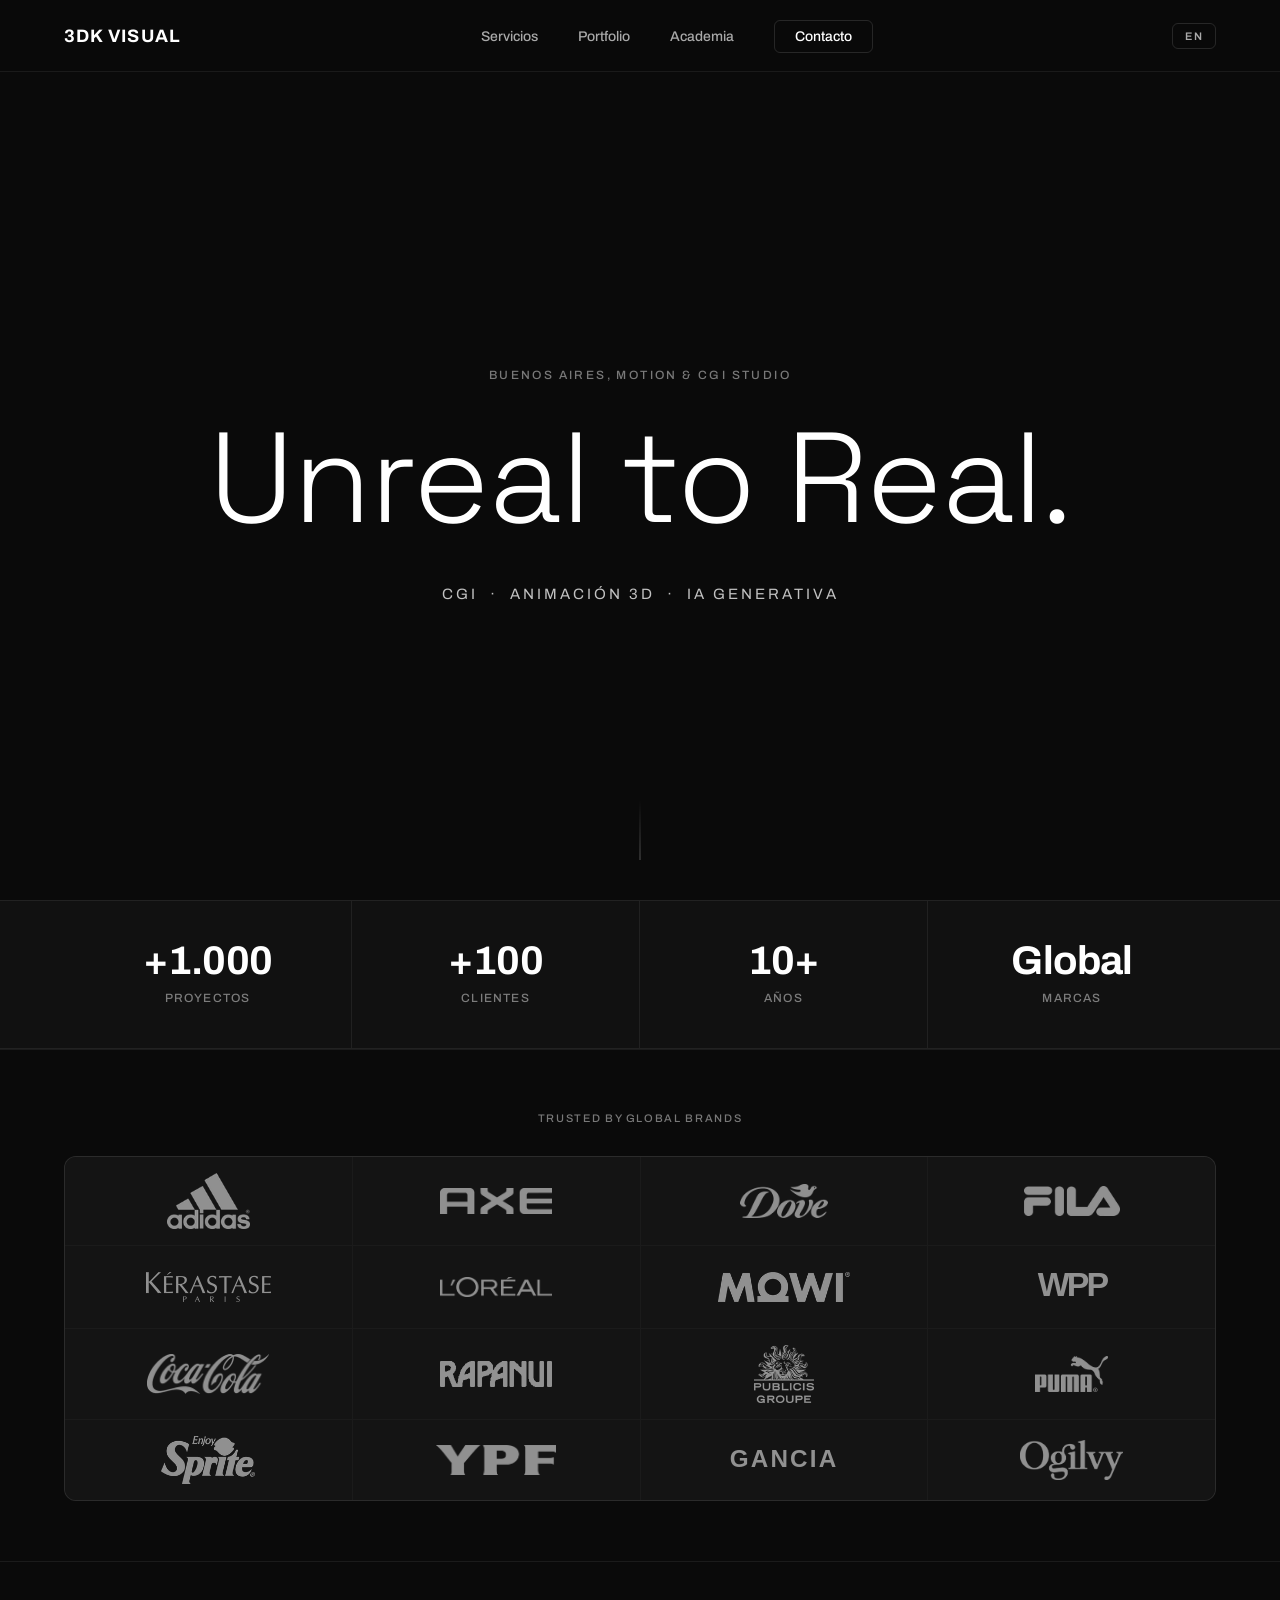
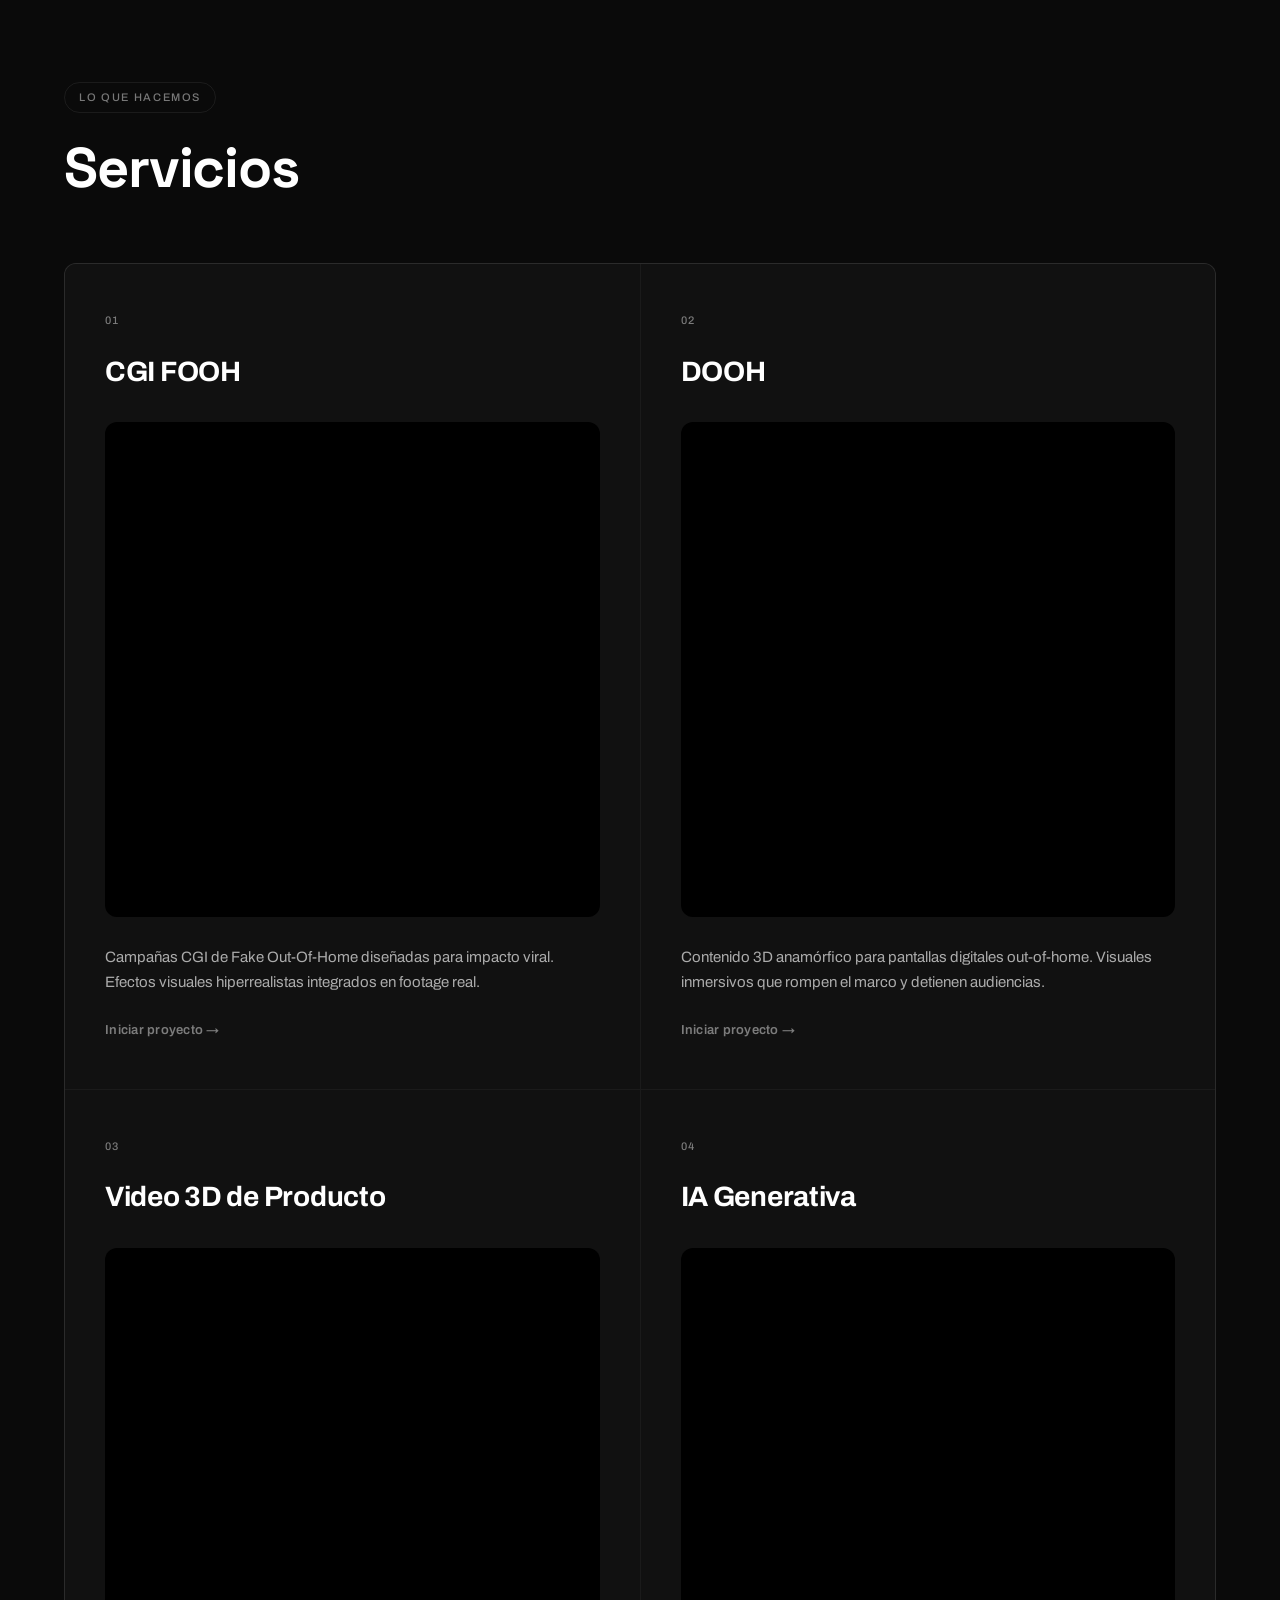
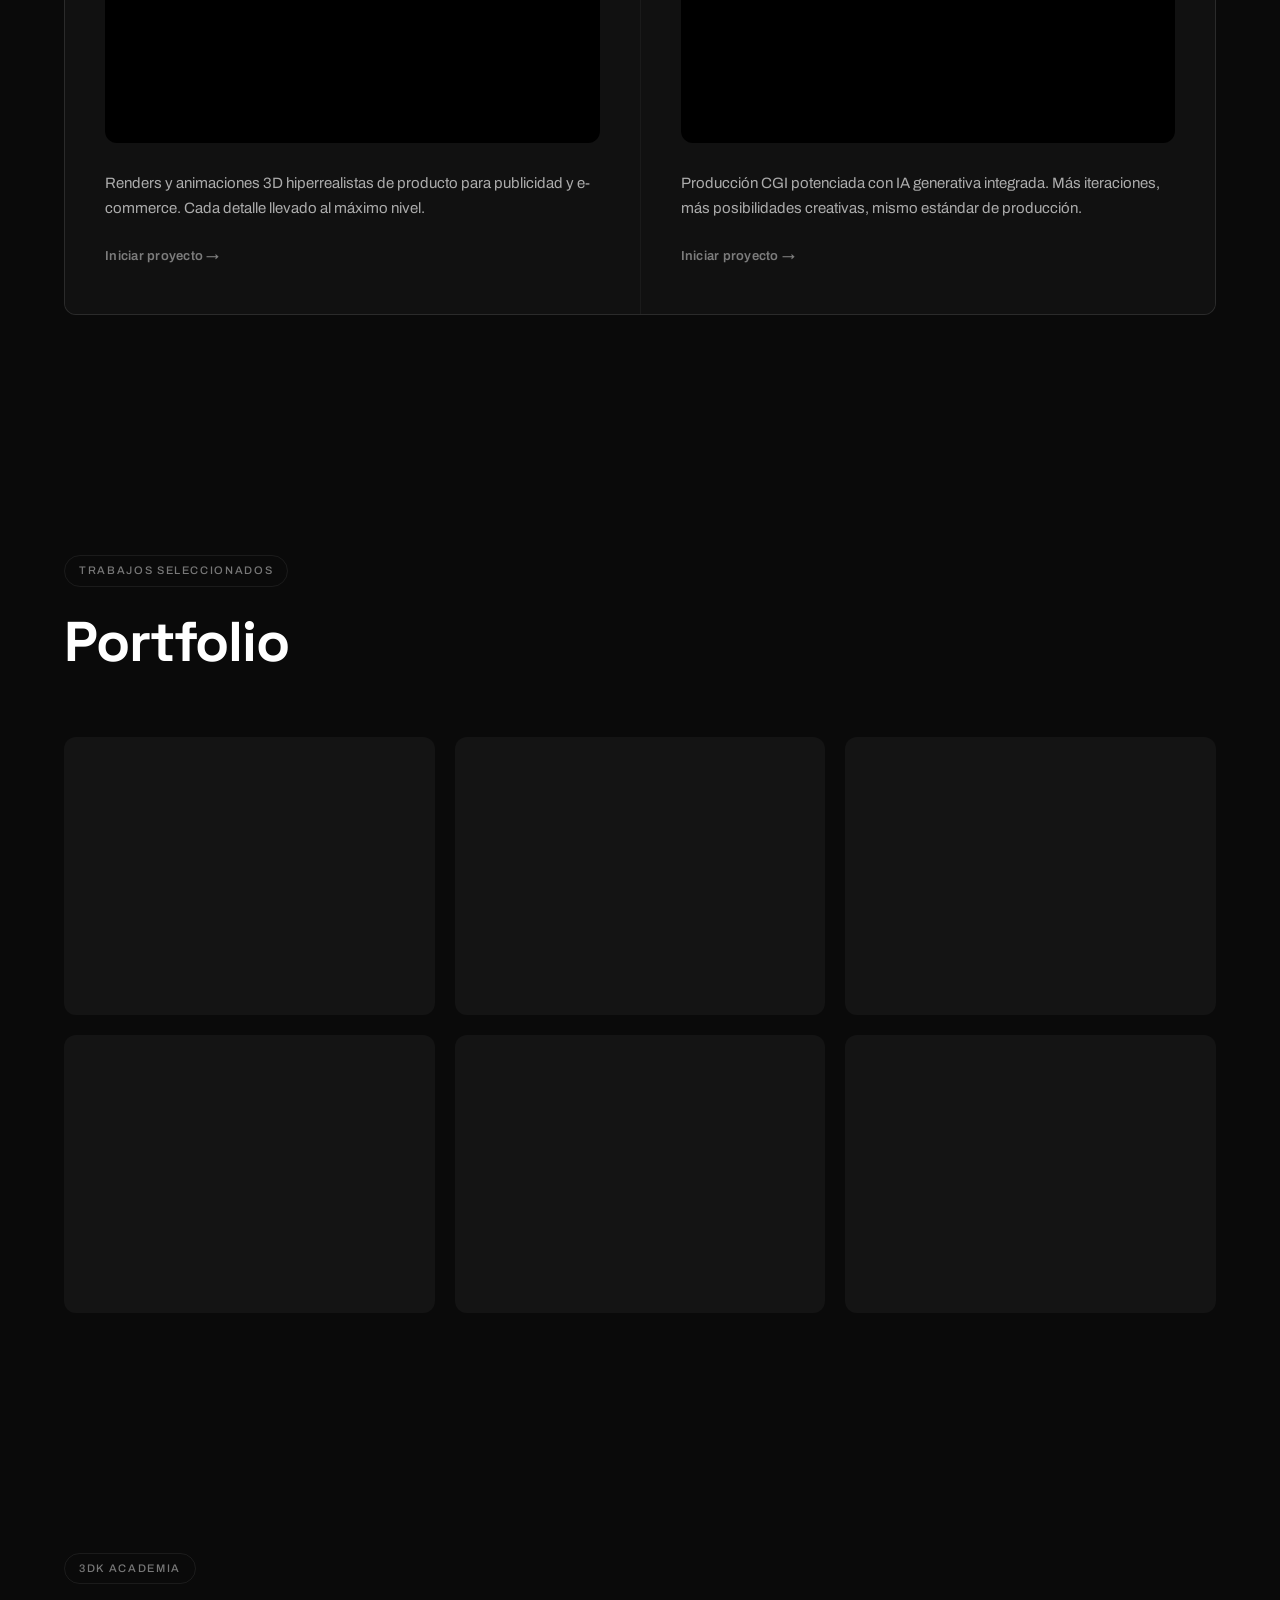
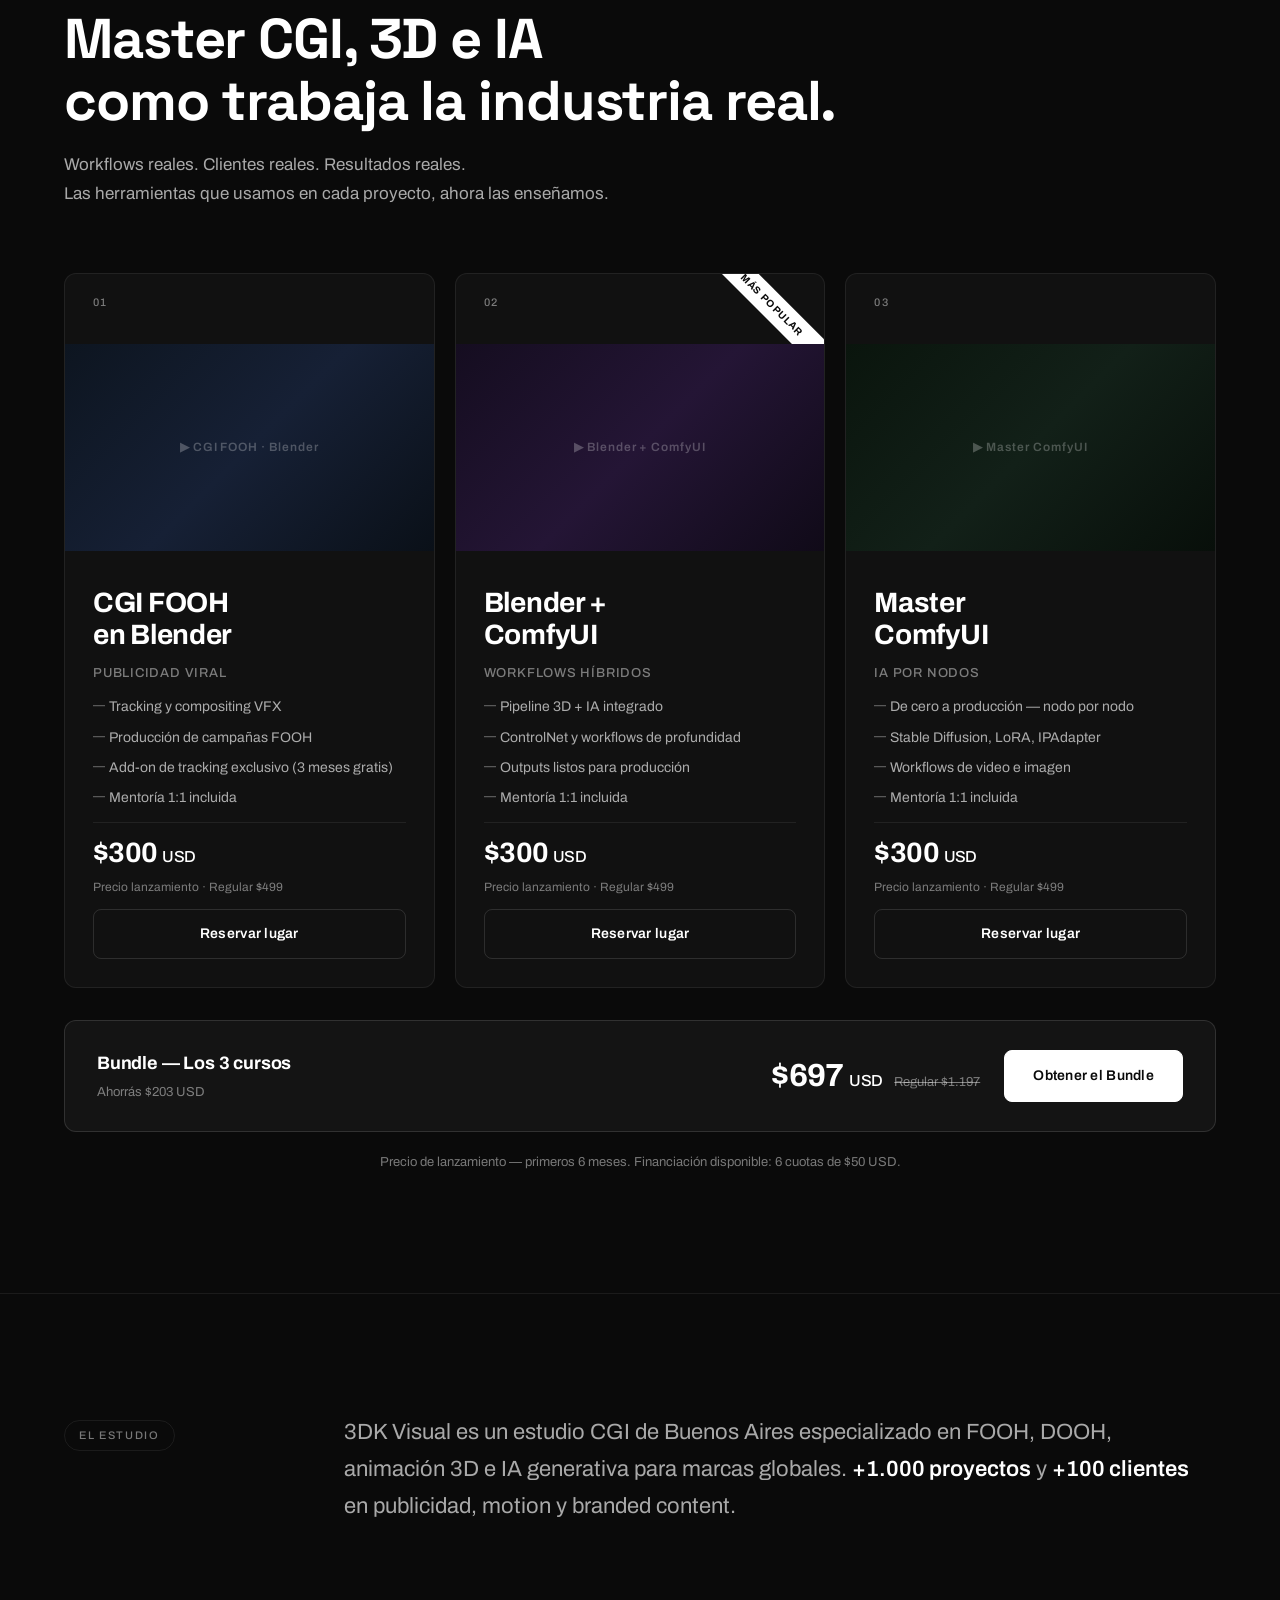
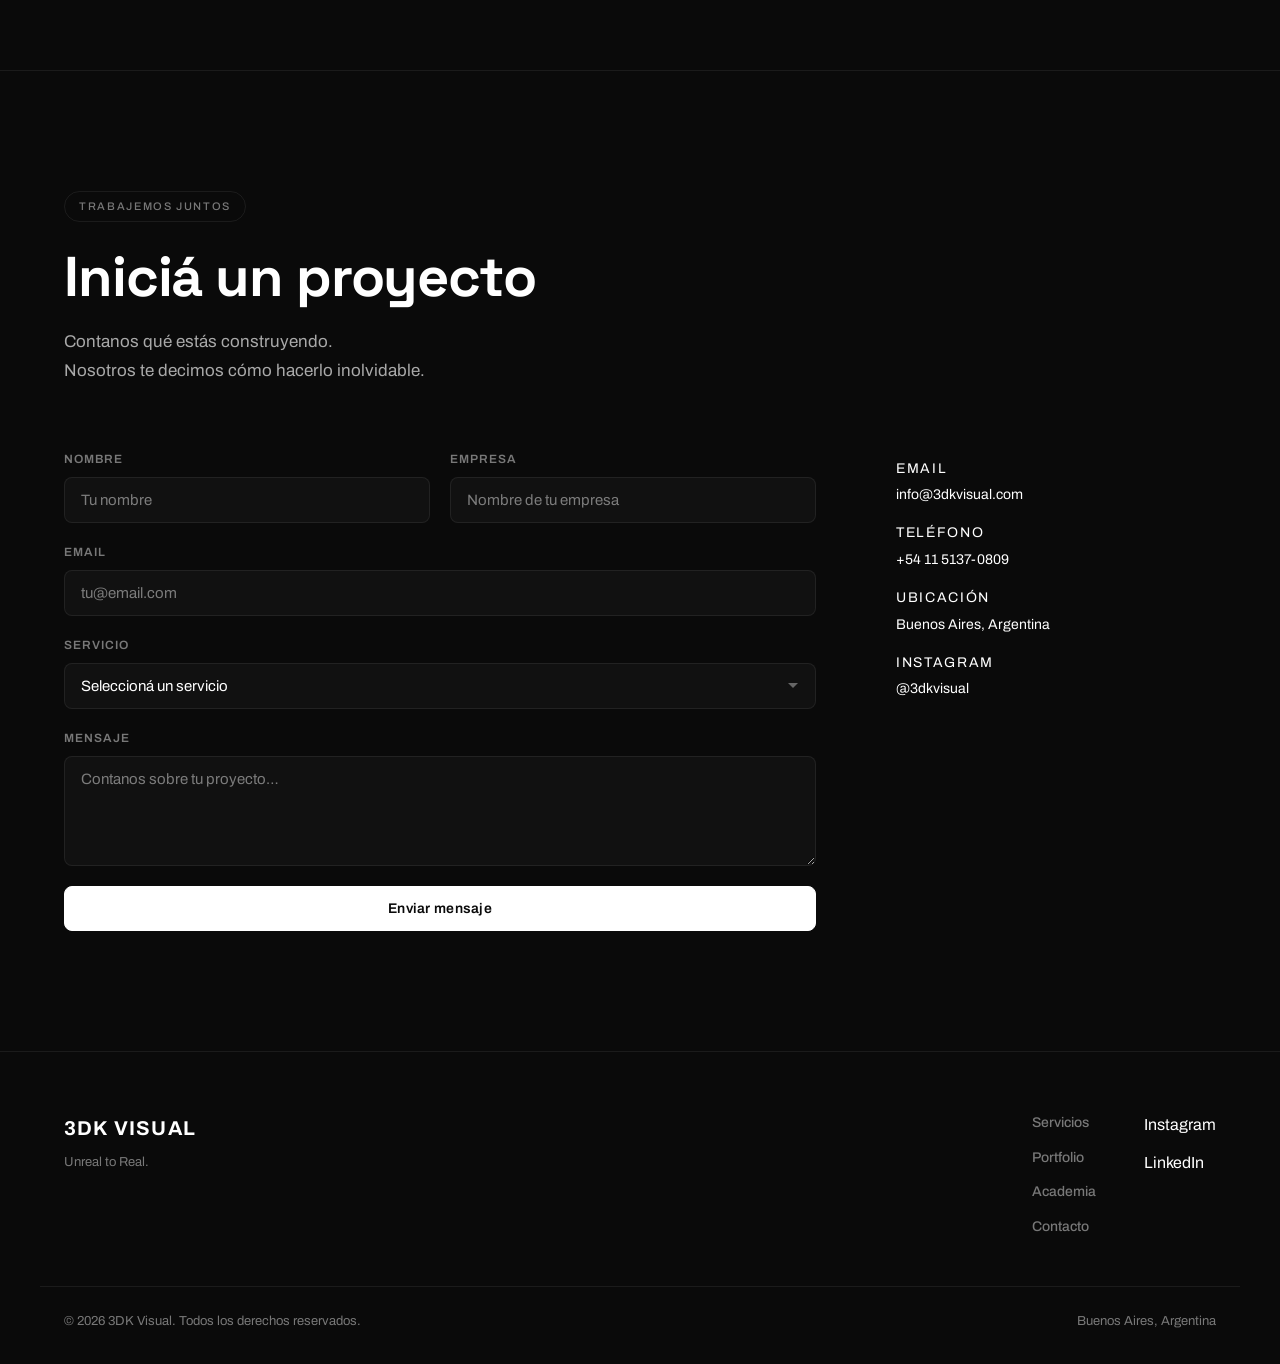
==== index.html @ 9ee078f3 "Corregir titulo inicial academia ES" ====
<!DOCTYPE html>
<html lang="es">
<head>
  <meta charset="UTF-8" />
  <meta name="viewport" content="width=device-width, initial-scale=1.0" />
  <meta name="description" content="3DK Visual — Motion & CGI Studio en Buenos Aires. FOOH, DOOH, Animación 3D, Workflow con IA." />
  <title>3DK Visual — Unreal to Real</title>
  <link rel="preconnect" href="https://fonts.googleapis.com" />
  <link rel="preconnect" href="https://fonts.gstatic.com" crossorigin />
  <link href="https://fonts.googleapis.com/css2?family=Space+Grotesk:wght@300;400;500;600;700&family=Archivo:wght@300;400;500;600;700&display=swap" rel="stylesheet" />
  <link rel="stylesheet" href="style.css" />
</head>
<body>

  <!-- NAV -->
  <header id="header">
    <nav class="nav container">
      <a href="#hero" class="nav-logo">3DK VISUAL</a>
      <button class="nav-toggle" id="navToggle" aria-label="Menú">
        <span></span><span></span><span></span>
      </button>
      <ul class="nav-links" id="navLinks">
        <li><a href="#services" data-i18n="nav.services">Servicios</a></li>
        <li><a href="#portfolio" data-i18n="nav.portfolio">Portfolio</a></li>
        <li><a href="#academy" data-i18n="nav.academy">Academia</a></li>
        <li><a href="#contact" class="nav-cta" data-i18n="nav.contact">Contacto</a></li>
      </ul>
      <button class="lang-toggle" id="langToggle" aria-label="Cambiar idioma">
        <span id="langLabel">EN</span>
      </button>
    </nav>
  </header>

  <main>

    <!-- HERO — video de fondo, texto encima -->
    <section id="hero" class="hero">
      <div class="hero-bg">
        <video id="hero-video-a" class="hero-video" autoplay muted playsinline></video>
        <video id="hero-video-b" class="hero-video" muted playsinline style="opacity:0;"></video>
        <div class="hero-overlay"></div>
      </div>
      <div class="hero-content container">
        <p class="hero-label" data-i18n="hero.label">Buenos Aires, Motion & CGI Studio</p>
        <h1 class="hero-headline" data-i18n="hero.headline">Unreal to Real.</h1>
        <p class="hero-sub" data-i18n="hero.sub">CGI &nbsp;·&nbsp; Animación 3D &nbsp;·&nbsp; IA Generativa</p>
      </div>
      <div class="hero-scroll-hint"><span></span></div>
    </section>

    <!-- STATS -->
    <section class="stats">
      <div class="container stats-grid">
        <div class="stat-item">
          <span class="stat-number">+1.000</span>
          <span class="stat-label" data-i18n="stats.label1">Proyectos</span>
        </div>
        <div class="stat-item">
          <span class="stat-number">+100</span>
          <span class="stat-label" data-i18n="stats.label2">Clientes</span>
        </div>
        <div class="stat-item">
          <span class="stat-number">10+</span>
          <span class="stat-label" data-i18n="stats.label3">Años</span>
        </div>
        <div class="stat-item">
          <span class="stat-number">Global</span>
          <span class="stat-label" data-i18n="stats.label4">Marcas</span>
        </div>
      </div>
    </section>

    <!-- CLIENTS -->
    <section class="clients">
      <div class="container">
        <p class="clients-label" data-i18n="clients.label">Trusted by global brands</p>
        <div class="clients-grid clients-grid--logos">
          <div class="client-chip"><img class="client-logo--adidas" src="images/logos/01-adidas-logo-2.png" alt="Adidas" /></div>
          <div class="client-chip"><img src="images/logos/02-axe-7.png" alt="AXE" /></div>
          <div class="client-chip"><img class="client-logo--dove" src="images/logos/04-dove-logo-2.png" alt="Dove" /></div>
          <div class="client-chip"><img src="images/logos/06-fila-logo-png-004.png" alt="Fila" /></div>
          <div class="client-chip"><img class="client-logo--wide" src="images/logos/07-kerastase-logo-png1.png" alt="Kérastase" /></div>
          <div class="client-chip"><img src="images/logos/09-loreal-logo-png1.png" alt="L'Oréal" /></div>
          <div class="client-chip"><img class="client-logo--wide" src="images/logos/10-mnhvf-big.png" alt="Mowi" /></div>
          <div class="client-chip"><img class="client-logo--wpp" src="images/logos/20-wpp.svg" alt="WPP" /></div>
          <div class="client-chip"><img class="client-logo--cocacola" src="images/logos/12-pngwing-com.png" alt="Coca-Cola" /></div>
          <div class="client-chip"><img src="images/logos/13-profile.png" alt="Rapanui" /></div>
          <div class="client-chip"><img class="client-logo--publicis" src="images/logos/14-pub-pa-big-d.png" alt="Publicis" /></div>
          <div class="client-chip"><img class="client-logo--puma" src="images/logos/15-puma-logo-1.png" alt="Puma" /></div>
          <div class="client-chip"><img class="client-logo--sprite" src="images/logos/16-sprite-logo-png8.png" alt="Sprite" /></div>
          <div class="client-chip"><img class="client-logo--wide" src="images/logos/17-ypf.png" alt="YPF" /></div>
          <div class="client-chip"><img class="client-logo--gancia" src="images/logos/19-gancia.svg" alt="Gancia" /></div>
          <div class="client-chip"><img class="client-logo--ogilvy" src="images/logos/18-ogilvy.png" alt="Ogilvy" /></div>
        </div>
      </div>
    </section>

    <!-- SERVICES -->
    <section id="services" class="section services">
      <div class="container">
        <div class="section-header">
          <span class="section-tag" data-i18n="services.tag">Lo que hacemos</span>
          <h2 class="section-title" data-i18n="services.title">Servicios</h2>
        </div>
        <div class="services-grid">
          <div class="service-card">
            <div class="service-index">01</div>
            <h3 class="service-name" data-i18n="s1.name">CGI FOOH</h3>
            <div class="service-video-wrap" data-video="videos/services/s1-fooh.mp4">
              <video autoplay loop muted playsinline>
                <source src="videos/services/s1-fooh.mp4" type="video/mp4">
              </video>
              <div class="service-video-play"></div>
            </div>
            <p class="service-desc" data-i18n="s1.desc">Campañas CGI de Fake Out-Of-Home diseñadas para impacto viral. Efectos visuales hiperrealistas integrados en footage real.</p>
            <a href="#contact" class="service-link" data-i18n="s1.link">Iniciar proyecto →</a>
          </div>
          <div class="service-card">
            <div class="service-index">02</div>
            <h3 class="service-name" data-i18n="s2.name">DOOH</h3>
            <div class="service-video-wrap" data-video="videos/services/s2-dooh.mp4">
              <video autoplay loop muted playsinline style="object-position: center 38%;">
                <source src="videos/services/s2-dooh.mp4" type="video/mp4">
              </video>
              <div class="service-video-play"></div>
            </div>
            <p class="service-desc" data-i18n="s2.desc">Contenido 3D anamórfico para pantallas digitales out-of-home. Visuales inmersivos que rompen el marco y detienen audiencias.</p>
            <a href="#contact" class="service-link" data-i18n="s2.link">Iniciar proyecto →</a>
          </div>
          <div class="service-card">
            <div class="service-index">03</div>
            <h3 class="service-name" data-i18n="s3.name">Video 3D de Producto</h3>
            <div class="service-video-wrap" data-video="videos/services/s3-producto.mp4">
              <video autoplay loop muted playsinline>
                <source src="videos/services/s3-producto.mp4" type="video/mp4">
              </video>
              <div class="service-video-play"></div>
            </div>
            <p class="service-desc" data-i18n="s3.desc">Renders y animaciones 3D hiperrealistas de producto para publicidad y e-commerce. Cada detalle llevado al máximo nivel.</p>
            <a href="#contact" class="service-link" data-i18n="s3.link">Iniciar proyecto →</a>
          </div>
          <div class="service-card">
            <div class="service-index">04</div>
            <h3 class="service-name" data-i18n="s4.name">IA Generativa</h3>
            <div class="service-video-wrap" data-video="videos/services/s4-ia.mp4">
              <video autoplay loop muted playsinline>
                <source src="videos/services/s4-ia.mp4" type="video/mp4">
              </video>
              <div class="service-video-play"></div>
            </div>
            <p class="service-desc" data-i18n="s4.desc">Producción CGI potenciada con IA generativa integrada. Más iteraciones, más posibilidades creativas, mismo estándar de producción.</p>
            <a href="#contact" class="service-link" data-i18n="s4.link">Iniciar proyecto →</a>
          </div>
        </div>
      </div>
    </section>

    <!-- PORTFOLIO -->
    <section id="portfolio" class="section portfolio">
      <div class="container">
        <div class="section-header">
          <span class="section-tag" data-i18n="portfolio.tag">Trabajos seleccionados</span>
          <h2 class="section-title" data-i18n="portfolio.title">Portfolio</h2>
        </div>
        <div class="portfolio-grid">

          <div class="portfolio-card">
            <div class="portfolio-img-wrap portfolio-video-wrap" data-video="videos/portfolio/axe/axe.mp4">
              <video autoplay loop muted playsinline style="object-position: center top;">
                <source src="videos/portfolio/axe/axe.mp4" type="video/mp4">
              </video>
              <div class="portfolio-overlay">
                <span class="portfolio-type">FOOH</span>
                <h4>AXE</h4>
                <p>Sé más dulce que el más dulce · Floralis Genérica</p>
              </div>
            </div>
          </div>

          <div class="portfolio-card">
            <div class="portfolio-img-wrap portfolio-video-wrap" data-video="videos/portfolio/ypf/ypf.mp4">
              <video autoplay loop muted playsinline>
                <source src="videos/portfolio/ypf/ypf.mp4" type="video/mp4">
              </video>
              <div class="portfolio-overlay">
                <span class="portfolio-type">DOOH</span>
                <h4>YPF</h4>
                <p>Pantalla DOOH · YPF + Trionda</p>
              </div>
            </div>
          </div>

          <div class="portfolio-card">
            <div class="portfolio-img-wrap portfolio-video-wrap" data-video="videos/portfolio/atomik/atomik.mp4">
              <video autoplay loop muted playsinline>
                <source src="videos/portfolio/atomik/atomik.mp4" type="video/mp4">
              </video>
              <div class="portfolio-overlay">
                <span class="portfolio-type">Animación 3D</span>
                <h4>Atomik</h4>
                <p>Animación de Producto</p>
              </div>
            </div>
          </div>

          <div class="portfolio-card">
            <div class="portfolio-img-wrap portfolio-video-wrap" data-video="videos/portfolio/dove/dove.mp4">
              <video autoplay loop muted playsinline>
                <source src="videos/portfolio/dove/dove.mp4" type="video/mp4">
              </video>
              <div class="portfolio-overlay">
                <span class="portfolio-type">DOOH</span>
                <h4>Dove</h4>
                <p>Movistar Arena</p>
              </div>
            </div>
          </div>

          <div class="portfolio-card">
            <div class="portfolio-img-wrap portfolio-video-wrap" data-video="videos/portfolio/galicia/galicia.mp4">
              <video autoplay loop muted playsinline>
                <source src="videos/portfolio/galicia/galicia.mp4" type="video/mp4">
              </video>
              <div class="portfolio-overlay">
                <span class="portfolio-type">FOOH</span>
                <h4>Banco Galicia</h4>
                <p>Presentación de Producto</p>
              </div>
            </div>
          </div>

          <div class="portfolio-card">
            <div class="portfolio-img-wrap portfolio-video-wrap" data-video="videos/portfolio/puma/puma.mp4">
              <video autoplay loop muted playsinline>
                <source src="videos/portfolio/puma/puma.mp4" type="video/mp4">
              </video>
              <div class="portfolio-overlay">
                <span class="portfolio-type">FOOH</span>
                <h4>Puma</h4>
                <p>Copa América · Balón Oficial</p>
              </div>
            </div>
          </div>

        </div>
      </div>
    </section>

    <!-- ACADEMY -->
    <section id="academy" class="section academy">
      <div class="container">
        <div class="section-header academy-header">
          <span class="section-tag" data-i18n="academy.tag">3DK Academia</span>
          <h2 class="section-title" data-i18n="academy.title">Master CGI, 3D e IA<br>como trabaja la industria real.</h2>
          <p class="section-sub" data-i18n="academy.sub">Workflows reales. Clientes reales. Resultados reales.<br>Las herramientas que usamos en cada proyecto, ahora las enseñamos.</p>
        </div>
        <div class="courses-grid">
          <div class="course-card">
            <div class="course-num" data-i18n="c1.num">01</div>
            <div class="course-thumb course-thumb--fooh"></div>
            <div class="course-body">
              <h3 class="course-title" data-i18n="c1.title">CGI FOOH<br>en Blender</h3>
              <p class="course-niche" data-i18n="c1.niche">Publicidad Viral</p>
              <ul class="course-features">
                <li data-i18n="c1.f1">Tracking y compositing VFX</li>
                <li data-i18n="c1.f2">Producción de campañas FOOH</li>
                <li data-i18n="c1.f3">Add-on de tracking exclusivo (3 meses gratis)</li>
                <li data-i18n="c1.f4">Mentoría 1:1 incluida</li>
              </ul>
              <div class="course-price">
                <span class="price-amount">$300 <span class="price-currency">USD</span></span>
                <span class="price-note" data-i18n="c1.note">Precio lanzamiento · Regular $499</span>
              </div>
              <a href="#contact" class="btn btn-course" data-i18n="c1.cta">Reservar lugar</a>
            </div>
          </div>

          <div class="course-card course-featured">
            <div class="course-num" data-i18n="c2.num">02</div>
            <div class="course-thumb course-thumb--comfy"></div>
            <div class="course-body">
              <h3 class="course-title" data-i18n="c2.title">Blender +<br>ComfyUI</h3>
              <p class="course-niche" data-i18n="c2.niche">Workflows Híbridos</p>
              <ul class="course-features">
                <li data-i18n="c2.f1">Pipeline 3D + IA integrado</li>
                <li data-i18n="c2.f2">ControlNet y workflows de profundidad</li>
                <li data-i18n="c2.f3">Outputs listos para producción</li>
                <li data-i18n="c2.f4">Mentoría 1:1 incluida</li>
              </ul>
              <div class="course-price">
                <span class="price-amount">$300 <span class="price-currency">USD</span></span>
                <span class="price-note" data-i18n="c2.note">Precio lanzamiento · Regular $499</span>
              </div>
              <a href="#contact" class="btn btn-course" data-i18n="c2.cta">Reservar lugar</a>
            </div>
          </div>

          <div class="course-card">
            <div class="course-num" data-i18n="c3.num">03</div>
            <div class="course-thumb course-thumb--master"></div>
            <div class="course-body">
              <h3 class="course-title" data-i18n="c3.title">Master<br>ComfyUI</h3>
              <p class="course-niche" data-i18n="c3.niche">IA por Nodos</p>
              <ul class="course-features">
                <li data-i18n="c3.f1">De cero a producción — nodo por nodo</li>
                <li data-i18n="c3.f2">Stable Diffusion, LoRA, IPAdapter</li>
                <li data-i18n="c3.f3">Workflows de video e imagen</li>
                <li data-i18n="c3.f4">Mentoría 1:1 incluida</li>
              </ul>
              <div class="course-price">
                <span class="price-amount">$300 <span class="price-currency">USD</span></span>
                <span class="price-note" data-i18n="c3.note">Precio lanzamiento · Regular $499</span>
              </div>
              <a href="#contact" class="btn btn-course" data-i18n="c3.cta">Reservar lugar</a>
            </div>
          </div>
        </div>

        <div class="bundle-bar">
          <div class="bundle-text">
            <strong data-i18n="bundle.title">Bundle — Los 3 cursos</strong>
            <span data-i18n="bundle.save">Ahorrás $203 USD</span>
          </div>
          <div class="bundle-price">
            <span class="bundle-amount">$697 <span class="price-currency">USD</span></span>
            <span class="bundle-regular" data-i18n="bundle.regular">Regular $1.197</span>
          </div>
          <a href="#contact" class="btn btn-primary" data-i18n="bundle.cta">Obtener el Bundle</a>
        </div>
        <p class="academy-note" data-i18n="academy.note">Precio de lanzamiento — primeros 6 meses. Financiación disponible: 6 cuotas de $50 USD.</p>
      </div>
    </section>

    <!-- ABOUT -->
    <section id="about" class="section about">
      <div class="container about-inner">
        <div class="about-tag-col">
          <span class="section-tag" data-i18n="about.tag">El estudio</span>
        </div>
        <div class="about-content">
          <p class="about-text" data-i18n="about.p1">3DK Visual es un estudio CGI de Buenos Aires especializado en FOOH, DOOH, animación 3D e IA generativa para marcas globales. <strong>+1.000 proyectos</strong> y <strong>+100 clientes</strong> en publicidad, motion y branded content.</p>
        </div>
      </div>
    </section>

    <!-- CONTACT -->
    <section id="contact" class="section contact">
      <div class="container">
        <div class="section-header">
          <span class="section-tag" data-i18n="contact.tag">Trabajemos juntos</span>
          <h2 class="section-title" data-i18n="contact.title">Iniciá un proyecto</h2>
          <p class="section-sub" data-i18n="contact.sub">Contanos qué estás construyendo.<br>Nosotros te decimos cómo hacerlo inolvidable.</p>
        </div>
        <div class="contact-layout">
          <form class="contact-form" action="mailto:info@3dkvisual.com" method="POST" enctype="text/plain">
            <div class="form-row">
              <div class="form-group">
                <label for="name" data-i18n="form.name">Nombre</label>
                <input type="text" id="name" name="name" placeholder="Tu nombre" data-i18n-ph="form.name.ph" required />
              </div>
              <div class="form-group">
                <label for="company" data-i18n="form.company">Empresa</label>
                <input type="text" id="company" name="company" placeholder="Nombre de tu empresa" data-i18n-ph="form.company.ph" />
              </div>
            </div>
            <div class="form-group">
              <label for="email" data-i18n="form.email">Email</label>
              <input type="email" id="email" name="email" placeholder="tu@email.com" data-i18n-ph="form.email.ph" required />
            </div>
            <div class="form-group">
              <label for="service" data-i18n="form.service">Servicio</label>
              <select id="service" name="service">
                <option value="" disabled selected data-i18n="form.service.ph">Seleccioná un servicio</option>
                <option value="FOOH / DOOH">FOOH / DOOH</option>
                <option value="Video 3D de Producto">Video 3D de Producto</option>
                <option value="Workflow con IA">Workflow con IA</option>
                <option value="Academia">Academia</option>
                <option value="Otro">Otro</option>
              </select>
            </div>
            <div class="form-group">
              <label for="message" data-i18n="form.message">Mensaje</label>
              <textarea id="message" name="message" rows="5" placeholder="Contanos sobre tu proyecto…" data-i18n-ph="form.message.ph" required></textarea>
            </div>
            <button type="submit" class="btn btn-primary btn-full" data-i18n="form.submit">Enviar mensaje</button>
          </form>
          <div class="contact-info">
            <div class="contact-detail">
              <span class="contact-detail-label">Email</span>
              <a href="mailto:info@3dkvisual.com">info@3dkvisual.com</a>
            </div>
            <div class="contact-detail">
              <span class="contact-detail-label">Teléfono</span>
              <a href="tel:+541151370809">+54 11 5137-0809</a>
            </div>
            <div class="contact-detail">
              <span class="contact-detail-label" data-i18n="contact.loc">Ubicación</span>
              <span>Buenos Aires, Argentina</span>
            </div>
            <div class="contact-detail">
              <span class="contact-detail-label">Instagram</span>
              <a href="https://instagram.com/3dkvisual" target="_blank" rel="noopener">@3dkvisual</a>
            </div>
          </div>
        </div>
      </div>
    </section>

  </main>

  <!-- FOOTER -->
  <footer class="footer">
    <div class="container footer-inner">
      <div class="footer-brand">
        <span class="footer-logo">3DK VISUAL</span>
        <p class="footer-tagline" data-i18n="footer.tagline">Unreal to Real.</p>
      </div>
      <nav class="footer-nav">
        <a href="#services" data-i18n="nav.services">Servicios</a>
        <a href="#portfolio" data-i18n="nav.portfolio">Portfolio</a>
        <a href="#academy" data-i18n="nav.academy">Academia</a>
        <a href="#contact" data-i18n="nav.contact">Contacto</a>
      </nav>
      <div class="footer-social">
        <a href="https://instagram.com/3dkvisual" target="_blank" rel="noopener">Instagram</a>
        <a href="https://www.linkedin.com/in/sergio-lamas-272251a2/" target="_blank" rel="noopener">LinkedIn</a>
      </div>
    </div>
    <div class="footer-bottom container">
      <p data-i18n="footer.copy">© 2026 3DK Visual. Todos los derechos reservados.</p>
      <p>Buenos Aires, Argentina</p>
    </div>
  </footer>

  <!-- Video Lightbox Modal -->
  <div id="video-modal" class="video-modal">
    <div class="video-modal-inner">
      <button class="video-modal-close" id="videoModalClose">&#x2715;</button>
      <video id="video-modal-player" controls controlsList="nodownload" muted playsinline></video>
    </div>
  </div>

  <script src="script.js"></script>
</body>
</html>
---- style.css ----
/* ─── RESET & BASE ───────────────────────────────────────────────── */
*, *::before, *::after { box-sizing: border-box; margin: 0; padding: 0; }

:root {
  --bg:         #0a0a0a;
  --bg-card:    #111111;
  --bg-card2:   #141414;
  --border:     rgba(255,255,255,0.07);
  --border-mid: rgba(255,255,255,0.12);
  --text:       #ffffff;
  --text-muted: rgba(255,255,255,0.45);
  --text-dim:   rgba(255,255,255,0.65);
  --accent:     #ffffff;
  --accent-glow: rgba(255,255,255,0.08);
  --font:       'Archivo', sans-serif;
  --font-display: 'Space Grotesk', sans-serif;
  --nav-h:      72px;
  --radius:     12px;
  --transition: 0.25s ease;
}

html { scroll-behavior: smooth; font-size: 16px; }

body {
  background-color: var(--bg);
  color: var(--text);
  font-family: var(--font);
  line-height: 1.6;
  -webkit-font-smoothing: antialiased;
  overflow-x: hidden;
}

a { color: inherit; text-decoration: none; }
ul { list-style: none; }
img { display: block; max-width: 100%; }

/* ─── UTILITIES ──────────────────────────────────────────────────── */
.container {
  width: 100%;
  max-width: 1200px;
  margin: 0 auto;
  padding: 0 24px;
}

.section { padding: 120px 0; }

.section-tag {
  display: inline-block;
  font-size: 11px;
  font-weight: 500;
  letter-spacing: 0.15em;
  text-transform: uppercase;
  color: var(--text-muted);
  border: 1px solid var(--border);
  padding: 6px 14px;
  border-radius: 999px;
  margin-bottom: 24px;
}

.section-header { margin-bottom: 64px; }

.section-title {
  font-family: var(--font-display);
  font-size: clamp(36px, 5vw, 56px);
  font-weight: 700;
  line-height: 1.1;
  letter-spacing: -0.02em;
}

.section-sub {
  margin-top: 20px;
  font-size: 17px;
  color: var(--text-dim);
  line-height: 1.7;
  max-width: 560px;
}

/* ─── BUTTONS ────────────────────────────────────────────────────── */
.btn {
  display: inline-flex;
  align-items: center;
  justify-content: center;
  gap: 8px;
  font-family: var(--font);
  font-size: 14px;
  font-weight: 600;
  letter-spacing: 0.02em;
  padding: 14px 28px;
  border-radius: 8px;
  border: 1px solid transparent;
  cursor: pointer;
  transition: all var(--transition);
  white-space: nowrap;
}

.btn-primary {
  background: #ffffff;
  color: #0a0a0a;
  border-color: #ffffff;
}
.btn-primary:hover {
  background: rgba(255,255,255,0.88);
  transform: translateY(-1px);
}

.btn-ghost {
  background: transparent;
  color: #ffffff;
  border-color: var(--border-mid);
}
.btn-ghost:hover {
  border-color: rgba(255,255,255,0.4);
  background: var(--accent-glow);
}

.btn-course {
  background: transparent;
  color: #ffffff;
  border-color: var(--border-mid);
  width: 100%;
  margin-top: auto;
  padding: 13px 24px;
}
.btn-course:hover {
  background: #ffffff;
  color: #0a0a0a;
  border-color: #ffffff;
}

.btn-full { width: 100%; }

/* ─── HEADER / NAV ───────────────────────────────────────────────── */
#header {
  position: fixed;
  top: 0; left: 0; right: 0;
  z-index: 1000;
  height: var(--nav-h);
  background: rgba(10,10,10,0.95);
  backdrop-filter: blur(16px);
  -webkit-backdrop-filter: blur(16px);
  border-bottom: 1px solid var(--border);
  transition: background var(--transition), border-color var(--transition);
}

.nav {
  display: flex;
  align-items: center;
  justify-content: space-between;
  height: var(--nav-h);
}

.nav-logo {
  font-size: 18px;
  font-weight: 700;
  letter-spacing: 0.06em;
  flex-shrink: 0;
}

.nav-links {
  display: flex;
  align-items: center;
  gap: 40px;
}

.nav-links a {
  font-size: 14px;
  font-weight: 500;
  color: var(--text-dim);
  transition: color var(--transition);
}
.nav-links a:hover { color: var(--text); }

.nav-cta {
  color: var(--text) !important;
  border: 1px solid var(--border-mid);
  padding: 8px 20px;
  border-radius: 6px;
  transition: all var(--transition) !important;
}
.nav-cta:hover {
  background: var(--accent-glow);
  border-color: rgba(255,255,255,0.3) !important;
}

.nav-toggle {
  display: none;
  flex-direction: column;
  gap: 5px;
  background: none;
  border: none;
  cursor: pointer;
  padding: 4px;
}
.nav-toggle span {
  display: block;
  width: 24px;
  height: 2px;
  background: var(--text);
  border-radius: 2px;
  transition: all var(--transition);
}

.lang-toggle {
  background: none;
  border: 1px solid var(--border-mid);
  color: var(--text-dim);
  font-family: var(--font);
  font-size: 11px;
  font-weight: 600;
  letter-spacing: 0.12em;
  text-transform: uppercase;
  padding: 6px 12px;
  border-radius: 6px;
  cursor: pointer;
  transition: all var(--transition);
  flex-shrink: 0;
}
.lang-toggle:hover {
  color: var(--text);
  border-color: rgba(255,255,255,0.3);
  background: var(--accent-glow);
}

/* ─── HERO ───────────────────────────────────────────────────────── */
.hero {
  position: relative;
  min-height: 100svh;
  display: flex;
  align-items: center;
  justify-content: center;
  overflow: hidden;
}

.hero-bg {
  position: absolute;
  inset: 0;
  z-index: 0;
}

.hero-video {
  position: absolute;
  inset: 0;
  width: 100%;
  height: 100%;
  object-fit: cover;
}

.hero-video-contain {
  object-fit: contain;
  background: #050505;
}

.hero-overlay {
  position: absolute;
  inset: 0;
  background: linear-gradient(to bottom,
    rgba(10,10,10,0.45) 0%,
    rgba(10,10,10,0.1) 40%,
    rgba(10,10,10,0.7) 100%);
}

.hero-content {
  position: relative;
  z-index: 1;
  padding-top: var(--nav-h);
  text-align: center;
  display: flex;
  flex-direction: column;
  align-items: center;
}

.hero-label {
  font-size: 12px;
  font-weight: 500;
  letter-spacing: 0.2em;
  text-transform: uppercase;
  color: var(--text-muted);
  margin-bottom: 28px;
}

.hero-headline {
  font-family: var(--font-display);
  font-size: clamp(52px, 10vw, 140px);
  font-weight: 300;
  line-height: 1;
  letter-spacing: -0.01em;
  margin-bottom: 40px;
  white-space: nowrap;
}

.hero-sub {
  font-size: clamp(13px, 1.4vw, 15px);
  font-weight: 400;
  color: rgba(255,255,255,0.75);
  letter-spacing: 0.2em;
  text-transform: uppercase;
}

.hero-scroll-hint {
  position: absolute;
  bottom: 40px;
  left: 50%;
  transform: translateX(-50%);
  z-index: 1;
}
.hero-scroll-hint span {
  display: block;
  width: 1px;
  height: 60px;
  background: linear-gradient(to bottom, transparent, rgba(255,255,255,0.3));
  animation: scrollLine 2s ease-in-out infinite;
}
@keyframes scrollLine {
  0%, 100% { opacity: 0; transform: scaleY(0); transform-origin: top; }
  50% { opacity: 1; transform: scaleY(1); transform-origin: top; }
}


/* ─── STATS ──────────────────────────────────────────────────────── */
.stats {
  padding: 0;
  border-top: 1px solid var(--border);
  border-bottom: 1px solid var(--border);
  background: var(--bg-card);
}

.stats-grid {
  display: grid;
  grid-template-columns: repeat(4, 1fr);
  divide-x: 1px solid var(--border);
}

.stat-item {
  display: flex;
  flex-direction: column;
  align-items: center;
  padding: 40px 24px;
  border-right: 1px solid var(--border);
}
.stat-item:last-child { border-right: none; }

.stat-number {
  font-size: clamp(28px, 4vw, 40px);
  font-weight: 700;
  letter-spacing: -0.02em;
  line-height: 1;
  margin-bottom: 8px;
}

.stat-label {
  font-size: 12px;
  font-weight: 500;
  letter-spacing: 0.1em;
  text-transform: uppercase;
  color: var(--text-muted);
}

/* ─── SERVICES ───────────────────────────────────────────────────── */
.services-grid {
  display: grid;
  grid-template-columns: repeat(2, 1fr);
  gap: 1px;
  background: var(--border);
  border: 1px solid var(--border);
  border-radius: var(--radius);
  overflow: hidden;
}

.service-card {
  background: var(--bg-card);
  padding: 48px 40px;
  display: flex;
  flex-direction: column;
  gap: 16px;
  transition: background var(--transition);
}
.service-card:hover { background: var(--bg-card2); }

.service-index {
  font-size: 11px;
  font-weight: 500;
  letter-spacing: 0.12em;
  color: var(--text-muted);
  font-variant-numeric: tabular-nums;
}

.service-name {
  font-size: clamp(22px, 2.5vw, 28px);
  font-weight: 700;
  letter-spacing: -0.01em;
  margin-top: 4px;
}

.service-desc {
  font-size: 15px;
  line-height: 1.7;
  color: var(--text-dim);
  flex: 1;
}

.service-video-wrap {
  position: relative;
  width: 100%;
  aspect-ratio: 1/1;
  border-radius: var(--radius);
  overflow: hidden;
  background: #000;
  margin: 12px 0;
  cursor: pointer;
}
.service-video-wrap video {
  width: 100%;
  height: 100%;
  object-fit: cover;
  display: block;
  pointer-events: none;
}
.service-video-play {
  position: absolute;
  inset: 0;
  display: flex;
  align-items: center;
  justify-content: center;
  transition: background 0.2s;
}
.service-video-play::after {
  content: '▶';
  font-size: 26px;
  color: rgba(255,255,255,0.9);
  opacity: 0;
  transition: opacity 0.2s;
  text-shadow: 0 2px 10px rgba(0,0,0,0.7);
}
.service-video-wrap:hover .service-video-play { background: rgba(0,0,0,0.28); }
.service-video-wrap:hover .service-video-play::after { opacity: 1; }

/* Video Lightbox Modal */
.video-modal {
  display: none;
  position: fixed;
  inset: 0;
  z-index: 2000;
  background: rgba(0,0,0,0.92);
  align-items: center;
  justify-content: center;
}
.video-modal.active { display: flex; }
.video-modal-inner {
  position: relative;
  max-height: 90vh;
  max-width: 90vw;
  border-radius: var(--radius);
  overflow: hidden;
  background: #000;
}
.video-modal-inner video {
  width: 100%;
  height: 100%;
  object-fit: contain;
  display: block;
}
.video-modal-close {
  position: absolute;
  top: 10px;
  right: 10px;
  z-index: 10;
  background: rgba(0,0,0,0.55);
  border: none;
  color: rgba(255,255,255,0.9);
  font-size: 22px;
  cursor: pointer;
  line-height: 1;
  padding: 8px 12px;
  border-radius: 50%;
  transition: background 0.2s, color 0.2s;
}
.video-modal-close:hover { background: rgba(0,0,0,0.85); color: #fff; }

.service-link {
  font-size: 13px;
  font-weight: 600;
  color: var(--text-muted);
  letter-spacing: 0.02em;
  transition: color var(--transition);
  margin-top: 8px;
}
.service-link:hover { color: var(--text); }

/* ─── PORTFOLIO ──────────────────────────────────────────────────── */
.portfolio-grid {
  display: grid;
  grid-template-columns: repeat(3, 1fr);
  gap: 20px;
}

.portfolio-card { display: flex; flex-direction: column; gap: 12px; }

.portfolio-img-wrap {
  position: relative;
  aspect-ratio: 4/3;
  border-radius: var(--radius);
  overflow: hidden;
  background: var(--bg-card2);
}

.portfolio-placeholder {
  width: 100%;
  height: 100%;
  background: linear-gradient(135deg, #141414 0%, #1a1a1a 50%, #111 100%);
}

.portfolio-video-wrap video {
  width: 100%;
  height: 100%;
  object-fit: cover;
  display: block;
}

.portfolio-video-wrap {
  cursor: pointer;
}

.portfolio-overlay {
  position: absolute;
  inset: 0;
  background: rgba(10,10,10,0.6);
  display: flex;
  align-items: flex-end;
  padding: 16px;
  opacity: 0;
  transition: opacity var(--transition);
}
.portfolio-img-wrap:hover .portfolio-overlay { opacity: 1; }

.portfolio-type {
  font-size: 11px;
  font-weight: 600;
  letter-spacing: 0.1em;
  text-transform: uppercase;
  background: rgba(255,255,255,0.12);
  backdrop-filter: blur(8px);
  padding: 5px 12px;
  border-radius: 999px;
  border: 1px solid rgba(255,255,255,0.15);
}

.portfolio-info h4 {
  font-size: 16px;
  font-weight: 600;
  letter-spacing: -0.01em;
}
.portfolio-info p {
  font-size: 13px;
  color: var(--text-muted);
  margin-top: 2px;
}

/* ─── CLIENTS ────────────────────────────────────────────────────── */
.clients {
  padding: 60px 0;
  border-top: 1px solid var(--border);
  border-bottom: 1px solid var(--border);
  overflow: hidden;
}

.clients-label {
  font-size: 11px;
  font-weight: 500;
  letter-spacing: 0.15em;
  text-transform: uppercase;
  color: var(--text-muted);
  text-align: center;
  margin-bottom: 28px;
}

.clients-grid {
  display: grid;
  grid-template-columns: repeat(4, 1fr);
  gap: 1px;
  background: rgba(255,255,255,0.07);
  border: 1px solid rgba(255,255,255,0.07);
  border-radius: var(--radius);
  overflow: hidden;
}

.client-chip {
  background: #141414;
  min-height: 72px;
  padding: 16px 20px;
  display: flex;
  align-items: center;
  justify-content: center;
  text-align: center;
  font-size: 18px;
  font-weight: 600;
  letter-spacing: 0.08em;
  text-transform: uppercase;
  color: rgba(255,255,255,0.5);
  transition: background var(--transition), color var(--transition), transform var(--transition);
}
.client-chip img {
  display: block;
  height: 30px;
  width: auto;
  max-width: 112px;
  object-fit: contain;
  opacity: 0.78;
  transition: opacity var(--transition), transform var(--transition);
}
.client-chip img.client-logo--wide { max-width: 132px; }
.client-chip img.client-logo--adidas { height: 56px; max-width: 126px; }
.client-chip img.client-logo--dove { height: 34px; max-width: 142px; }
.client-chip img.client-logo--cocacola { height: 40px; max-width: 152px; }
.client-chip img.client-logo--sprite { height: 48px; max-width: 150px; }
.client-chip img.client-logo--wpp { height: 50px; max-width: 150px; }
.client-chip img.client-logo--puma { height: 36px; max-width: 140px; }
.client-chip img.client-logo--publicis { height: 58px; max-width: 128px; }
.client-chip img.client-logo--gancia { height: 44px; max-width: 152px; }
.client-chip img.client-logo--ogilvy { height: 40px; max-width: 142px; }
.client-chip:hover {
  background: #1c1c1c;
  color: rgba(255,255,255,0.85);
}
.client-chip:hover img {
  opacity: 1;
  transform: scale(1.03);
}

/* ─── ACADEMY ────────────────────────────────────────────────────── */
.academy { background: var(--bg); }

.academy-header { max-width: 900px; }
.academy-icon { width: 90px; height: 90px; object-fit: contain; margin-bottom: 16px; mix-blend-mode: screen; }

.courses-grid {
  display: grid;
  grid-template-columns: repeat(3, 1fr);
  gap: 20px;
  margin-bottom: 32px;
}

.course-card {
  background: var(--bg-card);
  border: 1px solid var(--border);
  border-radius: var(--radius);
  padding: 36px 32px;
  display: flex;
  flex-direction: column;
  gap: 16px;
  transition: border-color var(--transition), background var(--transition);
}
.course-card:hover {
  border-color: var(--border-mid);
  background: var(--bg-card2);
}

.course-featured {
  border-color: rgba(255,255,255,0.18);
  background: var(--bg-card2);
  position: relative;
  overflow: hidden;
}
.course-featured::before {
  content: 'Most Popular';
  position: absolute;
  top: 18px; right: -28px;
  background: #ffffff;
  color: #0a0a0a;
  font-size: 10px;
  font-weight: 700;
  letter-spacing: 0.08em;
  text-transform: uppercase;
  padding: 5px 40px;
  transform: rotate(45deg);
}

.course-badge {
  font-size: 11px;
  font-weight: 500;
  letter-spacing: 0.12em;
  text-transform: uppercase;
  color: var(--text-muted);
}

.course-title {
  font-size: clamp(22px, 2.5vw, 28px);
  font-weight: 700;
  line-height: 1.15;
  letter-spacing: -0.01em;
}

.course-niche {
  font-size: 13px;
  font-weight: 500;
  letter-spacing: 0.06em;
  text-transform: uppercase;
  color: var(--text-muted);
}

.course-features {
  display: flex;
  flex-direction: column;
  gap: 8px;
  flex: 1;
}
.course-features li {
  font-size: 14px;
  color: var(--text-dim);
  padding-left: 16px;
  position: relative;
}
.course-features li::before {
  content: '—';
  position: absolute;
  left: 0;
  color: var(--text-muted);
  font-size: 12px;
}

.course-price {
  display: flex;
  flex-direction: column;
  gap: 2px;
  padding-top: 8px;
  border-top: 1px solid var(--border);
}

.price-amount {
  font-size: 28px;
  font-weight: 700;
  letter-spacing: -0.02em;
}
.price-currency { font-size: 16px; font-weight: 500; }

.price-note {
  font-size: 12px;
  color: var(--text-muted);
}

/* Bundle bar */
.bundle-bar {
  display: flex;
  align-items: center;
  gap: 24px;
  background: var(--bg-card2);
  border: 1px solid var(--border-mid);
  border-radius: var(--radius);
  padding: 28px 32px;
  margin-bottom: 20px;
  flex-wrap: wrap;
}

.bundle-text {
  flex: 1;
  display: flex;
  flex-direction: column;
  gap: 4px;
}
.bundle-text strong {
  font-size: 18px;
  font-weight: 700;
  letter-spacing: -0.01em;
}
.bundle-text span {
  font-size: 13px;
  color: var(--text-muted);
}

.bundle-price {
  display: flex;
  align-items: baseline;
  gap: 12px;
}
.bundle-amount {
  font-size: 32px;
  font-weight: 700;
  letter-spacing: -0.02em;
}
.bundle-regular {
  font-size: 13px;
  color: var(--text-muted);
  text-decoration: line-through;
}

.academy-note {
  text-align: center;
  font-size: 13px;
  color: var(--text-muted);
}

/* ─── ABOUT ──────────────────────────────────────────────────────── */
.about { border-top: 1px solid var(--border); }

.about-inner {
  display: grid;
  grid-template-columns: 200px 1fr;
  gap: 80px;
  align-items: start;
}

.about-tag-col { padding-top: 6px; }

.about-text {
  font-size: clamp(18px, 2.2vw, 22px);
  line-height: 1.7;
  color: var(--text-dim);
  font-weight: 400;
  margin-bottom: 24px;
}
.about-text strong { color: var(--text); font-weight: 600; }

.about-logos {
  display: flex;
  align-items: center;
  gap: 16px;
  margin-top: 32px;
  padding-top: 32px;
  border-top: 1px solid var(--border);
}

.about-agency {
  font-size: 14px;
  font-weight: 600;
  letter-spacing: 0.04em;
  color: var(--text-muted);
}
.about-agency-sep { color: var(--border-mid); }

/* ─── CONTACT ────────────────────────────────────────────────────── */
.contact { border-top: 1px solid var(--border); }

.contact-layout {
  display: grid;
  grid-template-columns: 1fr 320px;
  gap: 80px;
  align-items: start;
}

.contact-form {
  display: flex;
  flex-direction: column;
  gap: 20px;
}

.form-row {
  display: grid;
  grid-template-columns: 1fr 1fr;
  gap: 20px;
}

.form-group {
  display: flex;
  flex-direction: column;
  gap: 8px;
}

.form-group label {
  font-size: 12px;
  font-weight: 600;
  letter-spacing: 0.08em;
  text-transform: uppercase;
  color: var(--text-muted);
}

.form-group input,
.form-group select,
.form-group textarea {
  background: var(--bg-card);
  border: 1px solid var(--border);
  border-radius: 8px;
  color: var(--text);
  font-family: var(--font);
  font-size: 15px;
  padding: 14px 16px;
  transition: border-color var(--transition);
  appearance: none;
  -webkit-appearance: none;
  resize: vertical;
}
.form-group input::placeholder,
.form-group textarea::placeholder { color: var(--text-muted); }
.form-group input:focus,
.form-group select:focus,
.form-group textarea:focus {
  outline: none;
  border-color: rgba(255,255,255,0.3);
}

.form-group select {
  background-image: url("data:image/svg+xml,%3Csvg xmlns='http://www.w3.org/2000/svg' width='12' height='8' viewBox='0 0 12 8'%3E%3Cpath fill='%23666' d='M1 1l5 5 5-5'/%3E%3C/svg%3E");
  background-repeat: no-repeat;
  background-position: right 16px center;
  padding-right: 40px;
  cursor: pointer;
}
.form-group select option { background: #111; color: #fff; }

.contact-info {
  display: flex;
  flex-direction: column;
  gap: 16px;
  padding-top: 8px;
}

.contact-detail {
  display: flex;
  flex-direction: column;
  gap: 4px;
}

.contact-detail-label {
  font-size: 11px;
  font-weight: 400;
  letter-spacing: 0.12em;
  text-transform: uppercase;
  color: var(--text-muted);
}

.contact-detail a,
.contact-detail span {
  font-size: 14px;
  font-weight: 400;
  color: var(--text);
  transition: color var(--transition);
}
.contact-detail a:hover { color: var(--text-dim); }

/* ─── FOOTER ─────────────────────────────────────────────────────── */
.footer {
  border-top: 1px solid var(--border);
  padding-top: 60px;
  padding-bottom: 32px;
}

.footer-inner {
  display: grid;
  grid-template-columns: 1fr auto auto;
  align-items: start;
  gap: 48px;
  padding-bottom: 48px;
  border-bottom: 1px solid var(--border);
}

.footer-logo {
  font-size: 20px;
  font-weight: 700;
  letter-spacing: 0.06em;
}
.footer-icon { width: 64px; height: 64px; object-fit: contain; mix-blend-mode: screen; display: block; margin-bottom: 8px; }

.footer-tagline {
  font-size: 13px;
  color: var(--text-muted);
  margin-top: 8px;
}

.footer-nav {
  display: flex;
  flex-direction: column;
  gap: 12px;
}
.footer-nav a {
  font-size: 14px;
  font-weight: 500;
  color: var(--text-muted);
  transition: color var(--transition);
}
.footer-nav a:hover { color: var(--text); }

.footer-social {
  display: flex;
  flex-direction: column;
  gap: 12px;
}

.social-link {
  font-size: 14px;
  font-weight: 500;
  color: var(--text-muted);
  transition: color var(--transition);
}
.social-link:hover { color: var(--text); }

.footer-bottom {
  display: flex;
  justify-content: space-between;
  align-items: center;
  padding-top: 24px;
}
.footer-bottom p {
  font-size: 13px;
  color: var(--text-muted);
}

/* ─── RESPONSIVE ─────────────────────────────────────────────────── */

/* Tablet — 1024px */
@media (max-width: 1024px) {
  .portfolio-grid { grid-template-columns: repeat(2, 1fr); }
  .courses-grid { grid-template-columns: repeat(2, 1fr); }
  .courses-grid .course-card:last-child {
    grid-column: span 2;
    max-width: 480px;
    margin: 0 auto;
    width: 100%;
  }
  .contact-layout { grid-template-columns: 1fr; gap: 48px; }
  .contact-info { flex-direction: row; flex-wrap: wrap; gap: 32px; }
  .about-inner { grid-template-columns: 1fr; gap: 32px; }
  .about-tag-col { padding-top: 0; }
}

/* Large Mobile — 768px */
@media (max-width: 768px) {
  .section { padding: 80px 0; }

  /* Nav */
  .nav-toggle { display: flex; }
  .nav-links {
    position: fixed;
    top: var(--nav-h);
    left: 0; right: 0;
    background: rgba(10,10,10,0.97);
    backdrop-filter: blur(20px);
    flex-direction: column;
    align-items: flex-start;
    gap: 0;
    padding: 16px 24px 32px;
    border-bottom: 1px solid var(--border);
    transform: translateY(-100%);
    opacity: 0;
    pointer-events: none;
    transition: transform 0.3s ease, opacity 0.3s ease;
  }
  .nav-links.open {
    transform: translateY(0);
    opacity: 1;
    pointer-events: all;
  }
  .nav-links li { width: 100%; }
  .nav-links a {
    display: block;
    padding: 14px 0;
    font-size: 18px;
    border-bottom: 1px solid var(--border);
    color: var(--text);
  }
  .nav-links li:last-child a { border-bottom: none; }
  .nav-cta {
    padding: 14px 0 !important;
    border: none !important;
    border-radius: 0 !important;
    border-bottom: 1px solid var(--border) !important;
  }

  /* Stats */
  .stats-grid { grid-template-columns: repeat(2, 1fr); }
  .stat-item:nth-child(2) { border-right: none; }
  .stat-item:nth-child(3) { border-top: 1px solid var(--border); border-right: 1px solid var(--border); }
  .stat-item:nth-child(4) { border-top: 1px solid var(--border); border-right: none; }

  /* Services */
  .services-grid { grid-template-columns: 1fr; }

  /* Portfolio */
  .portfolio-grid { grid-template-columns: 1fr; }

  /* Academy */
  .courses-grid { grid-template-columns: 1fr; }
  .courses-grid .course-card:last-child { grid-column: span 1; max-width: none; }
  .bundle-bar { flex-direction: column; align-items: flex-start; gap: 16px; }
  .bundle-bar .btn { width: 100%; }

  /* About */
  .about-logos { flex-direction: column; align-items: flex-start; gap: 8px; }

  /* Contact */
  .form-row { grid-template-columns: 1fr; }

  /* Footer */
  .footer-inner { grid-template-columns: 1fr; gap: 32px; }
  .footer-nav { flex-direction: row; flex-wrap: wrap; gap: 16px; }
  .footer-social { flex-direction: row; gap: 16px; }
  .footer-bottom { flex-direction: column; gap: 8px; text-align: center; }
}

/* Small Mobile — 480px */
@media (max-width: 768px) {
  .clients-grid { grid-template-columns: repeat(2, 1fr); }
  .client-chip { min-height: 56px; padding: 12px 10px; font-size: 13px; }
  .client-chip img { height: 24px; width: auto; max-width: 86px; }
  .client-chip img.client-logo--wide { max-width: 106px; }
  .client-chip img.client-logo--adidas { height: 44px; max-width: 100px; }
  .client-chip img.client-logo--dove { height: 27px; max-width: 112px; }
  .client-chip img.client-logo--cocacola { height: 32px; max-width: 120px; }
  .client-chip img.client-logo--sprite { height: 38px; max-width: 118px; }
  .client-chip img.client-logo--wpp { height: 40px; max-width: 120px; }
  .client-chip img.client-logo--puma { height: 38px; max-width: 112px; }
  .client-chip img.client-logo--publicis { height: 46px; max-width: 102px; }
  .client-chip img.client-logo--gancia { height: 35px; max-width: 120px; }
  .client-chip img.client-logo--ogilvy { height: 32px; max-width: 112px; }
}

@media (max-width: 480px) {
  .hero-headline { font-size: 56px; }
  .section-title { font-size: 32px; }
  .service-card { padding: 32px 24px; }
  .course-card { padding: 28px 24px; }
  .bundle-bar { padding: 24px 20px; }
  .bundle-amount { font-size: 26px; }
}


/* ─── PORTFOLIO PLACEHOLDERS CON COLOR ───────────────────────────── */

/* Cada proyecto tiene su gradiente de color para simular la imagen real */
.p-abf {
  background: linear-gradient(135deg, #0d1a2e 0%, #1a2840 40%, #0f1520 100%);
  position: relative;
}
.p-abf::after {
  content: '';
  position: absolute;
  top: 40%; left: 50%;
  transform: translate(-50%, -50%);
  width: 40%;
  height: 40%;
  background: radial-gradient(ellipse, rgba(0,100,220,0.25) 0%, transparent 70%);
}

.p-ypf {
  background: linear-gradient(135deg, #0a1020 0%, #101828 40%, #080e18 100%);
}
.p-ypf::after {
  content: '';
  position: absolute;
  top: 40%; left: 50%;
  transform: translate(-50%, -50%);
  width: 40%;
  height: 40%;
  background: radial-gradient(ellipse, rgba(0,100,220,0.2) 0%, transparent 70%);
}

.p-atomik {
  background: linear-gradient(135deg, #101020 0%, #181828 40%, #0d0d1a 100%);
}
.p-atomik::after {
  content: '';
  position: absolute;
  top: 40%; left: 50%;
  transform: translate(-50%, -50%);
  width: 40%;
  height: 40%;
  background: radial-gradient(ellipse, rgba(40,180,80,0.2) 0%, transparent 70%);
}

.p-dove {
  background: linear-gradient(135deg, #141414 0%, #1e1e1e 40%, #101010 100%);
}
.p-dove::after {
  content: '';
  position: absolute;
  top: 40%; left: 50%;
  transform: translate(-50%, -50%);
  width: 40%;
  height: 40%;
  background: radial-gradient(ellipse, rgba(220,40,40,0.2) 0%, transparent 70%);
}

.p-puma {
  background: linear-gradient(135deg, #111111 0%, #1c1c1c 40%, #0f0f0f 100%);
}
.p-galicia {
  background: linear-gradient(135deg, #0a0a1a 0%, #12123a 40%, #0a0a15 100%);
}

/* Todos los placeholders de portfolio necesitan position relative para el ::after */
.portfolio-placeholder {
  width: 100%;
  height: 100%;
  position: relative;
}

/* ─── PORTFOLIO OVERLAY MEJORADO ─────────────────────────────────── */
.portfolio-overlay {
  position: absolute;
  inset: 0;
  background: linear-gradient(to top, rgba(10,10,10,0.85) 0%, rgba(10,10,10,0.2) 60%, transparent 100%);
  display: flex;
  flex-direction: column;
  justify-content: flex-end;
  padding: 20px;
  opacity: 0;
  transition: opacity var(--transition);
}
.portfolio-img-wrap:hover .portfolio-overlay { opacity: 1; }
.portfolio-overlay h4 {
  font-size: 16px;
  font-weight: 700;
  margin-top: 8px;
  color: #fff;
}
.portfolio-overlay p {
  font-size: 13px;
  color: rgba(255,255,255,0.6);
  margin-top: 2px;
}

/* ─── COURSE CARDS REDISEÑADAS ───────────────────────────────────── */
.course-card {
  background: var(--bg-card);
  border: 1px solid var(--border);
  border-radius: var(--radius);
  overflow: hidden;
  display: flex;
  flex-direction: column;
  transition: border-color var(--transition), transform var(--transition);
  padding: 0;
}
.course-card:hover {
  border-color: var(--border-mid);
  transform: translateY(-4px);
}

.course-num {
  font-size: 11px;
  font-weight: 500;
  letter-spacing: 0.12em;
  text-transform: uppercase;
  color: var(--text-muted);
  padding: 20px 28px 0;
}

/* Thumbnail del curso — simula screenshot/preview del video */
.course-thumb {
  width: 100%;
  aspect-ratio: 16/9;
  margin-top: 16px;
}
.course-thumb--fooh {
  background: linear-gradient(135deg, #0d1520 0%, #162035 50%, #0a1018 100%);
  position: relative;
}
.course-thumb--fooh::after {
  content: '▶  CGI FOOH · Blender';
  position: absolute;
  inset: 0;
  display: flex;
  align-items: center;
  justify-content: center;
  font-size: 12px;
  font-weight: 600;
  letter-spacing: 0.08em;
  color: rgba(255,255,255,0.25);
}
.course-thumb--comfy {
  background: linear-gradient(135deg, #150d20 0%, #241535 50%, #100a18 100%);
  position: relative;
}
.course-thumb--comfy::after {
  content: '▶  Blender + ComfyUI';
  position: absolute;
  inset: 0;
  display: flex;
  align-items: center;
  justify-content: center;
  font-size: 12px;
  font-weight: 600;
  letter-spacing: 0.08em;
  color: rgba(255,255,255,0.25);
}
.course-thumb--master {
  background: linear-gradient(135deg, #0a150d 0%, #122018 50%, #080f0a 100%);
  position: relative;
}
.course-thumb--master::after {
  content: '▶  Master ComfyUI';
  position: absolute;
  inset: 0;
  display: flex;
  align-items: center;
  justify-content: center;
  font-size: 12px;
  font-weight: 600;
  letter-spacing: 0.08em;
  color: rgba(255,255,255,0.25);
}

.course-body {
  padding: 20px 28px 28px;
  display: flex;
  flex-direction: column;
  gap: 12px;
  flex: 1;
}

.course-featured::before { content: 'Más Popular'; }

/* ─── ABOUT AGENCIES ─────────────────────────────────────────────── */
.about-agencies {
  display: flex;
  align-items: center;
  gap: 16px;
  margin-top: 32px;
  padding-top: 32px;
  border-top: 1px solid var(--border);
}
.about-agencies span {
  font-size: 14px;
  font-weight: 600;
  letter-spacing: 0.04em;
  color: var(--text-muted);
}
.about-agencies .sep { color: var(--border-mid); }

/* ─── FADE IN ANIMATION ──────────────────────────────────────────── */
.fade-in {
  opacity: 0;
  transform: translateY(20px);
  transition: opacity 0.6s ease, transform 0.6s ease;
}
.fade-in.visible {
  opacity: 1;
  transform: translateY(0);
}
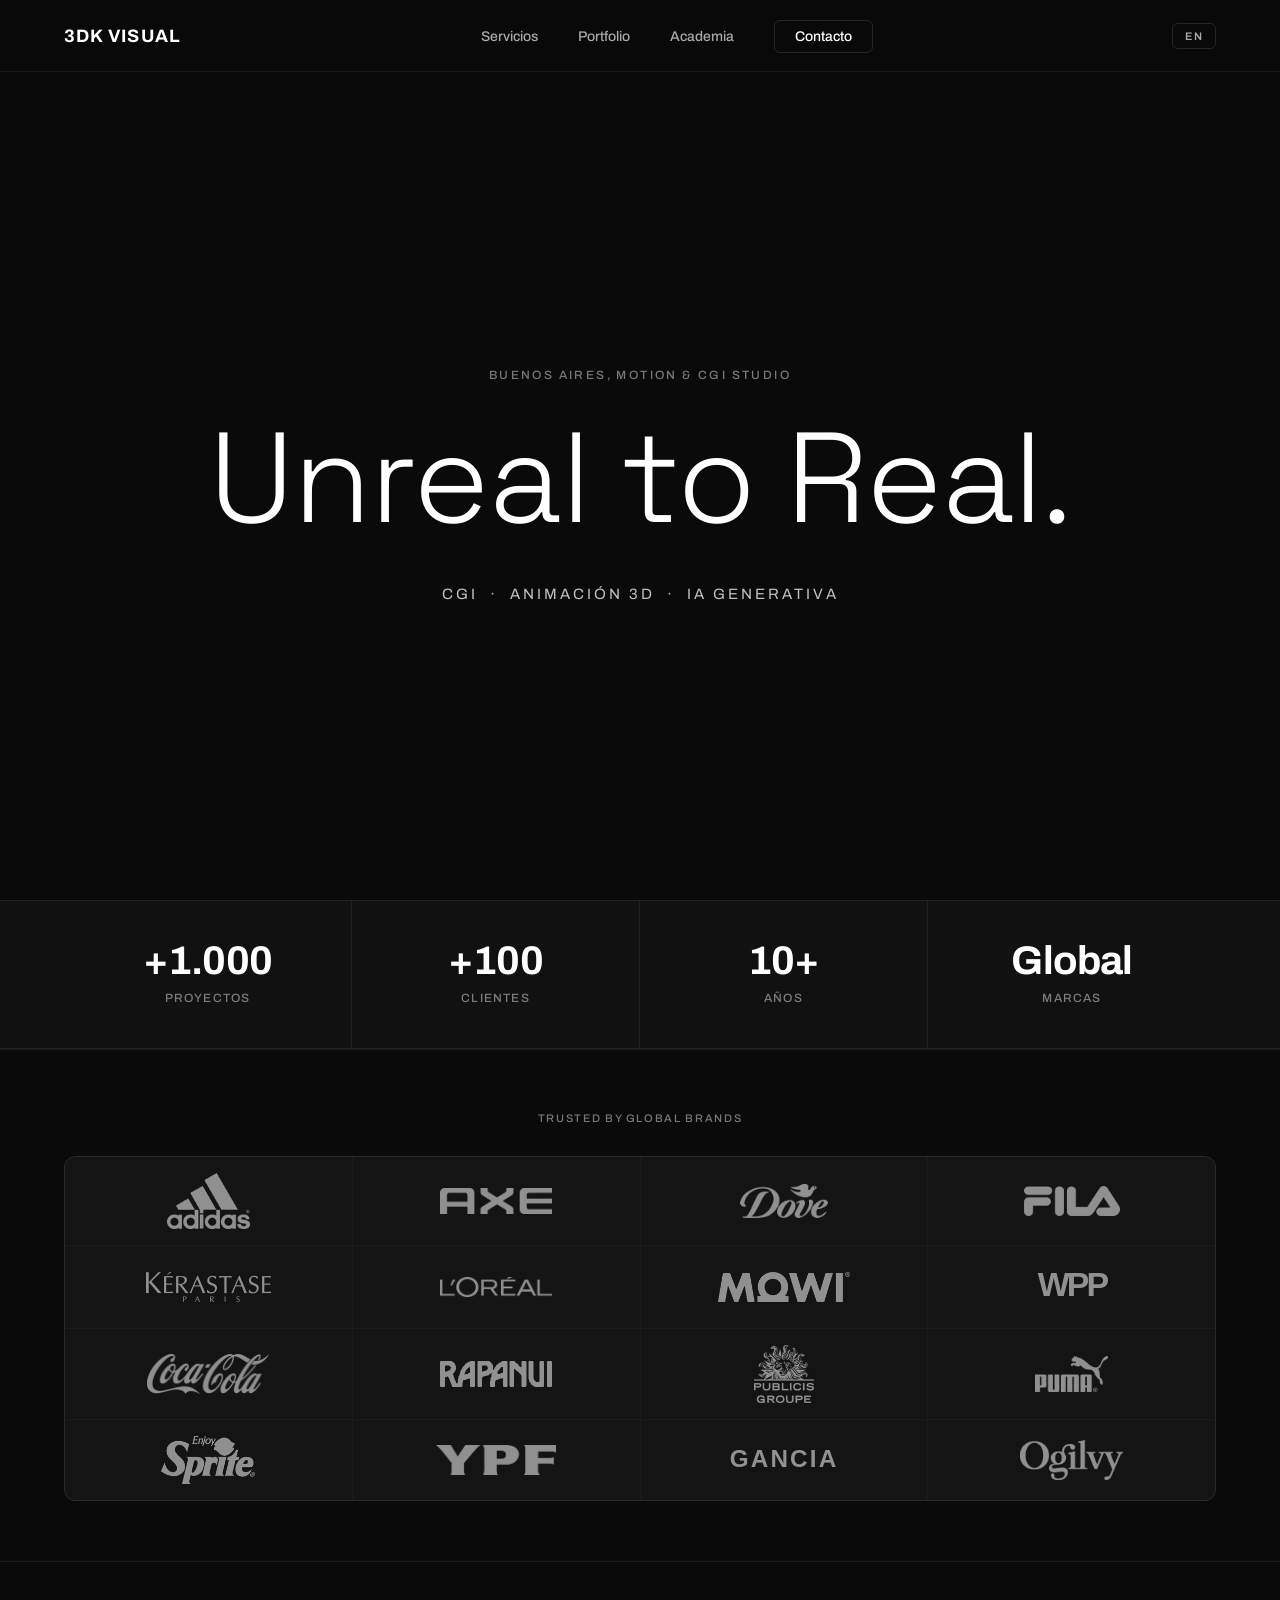
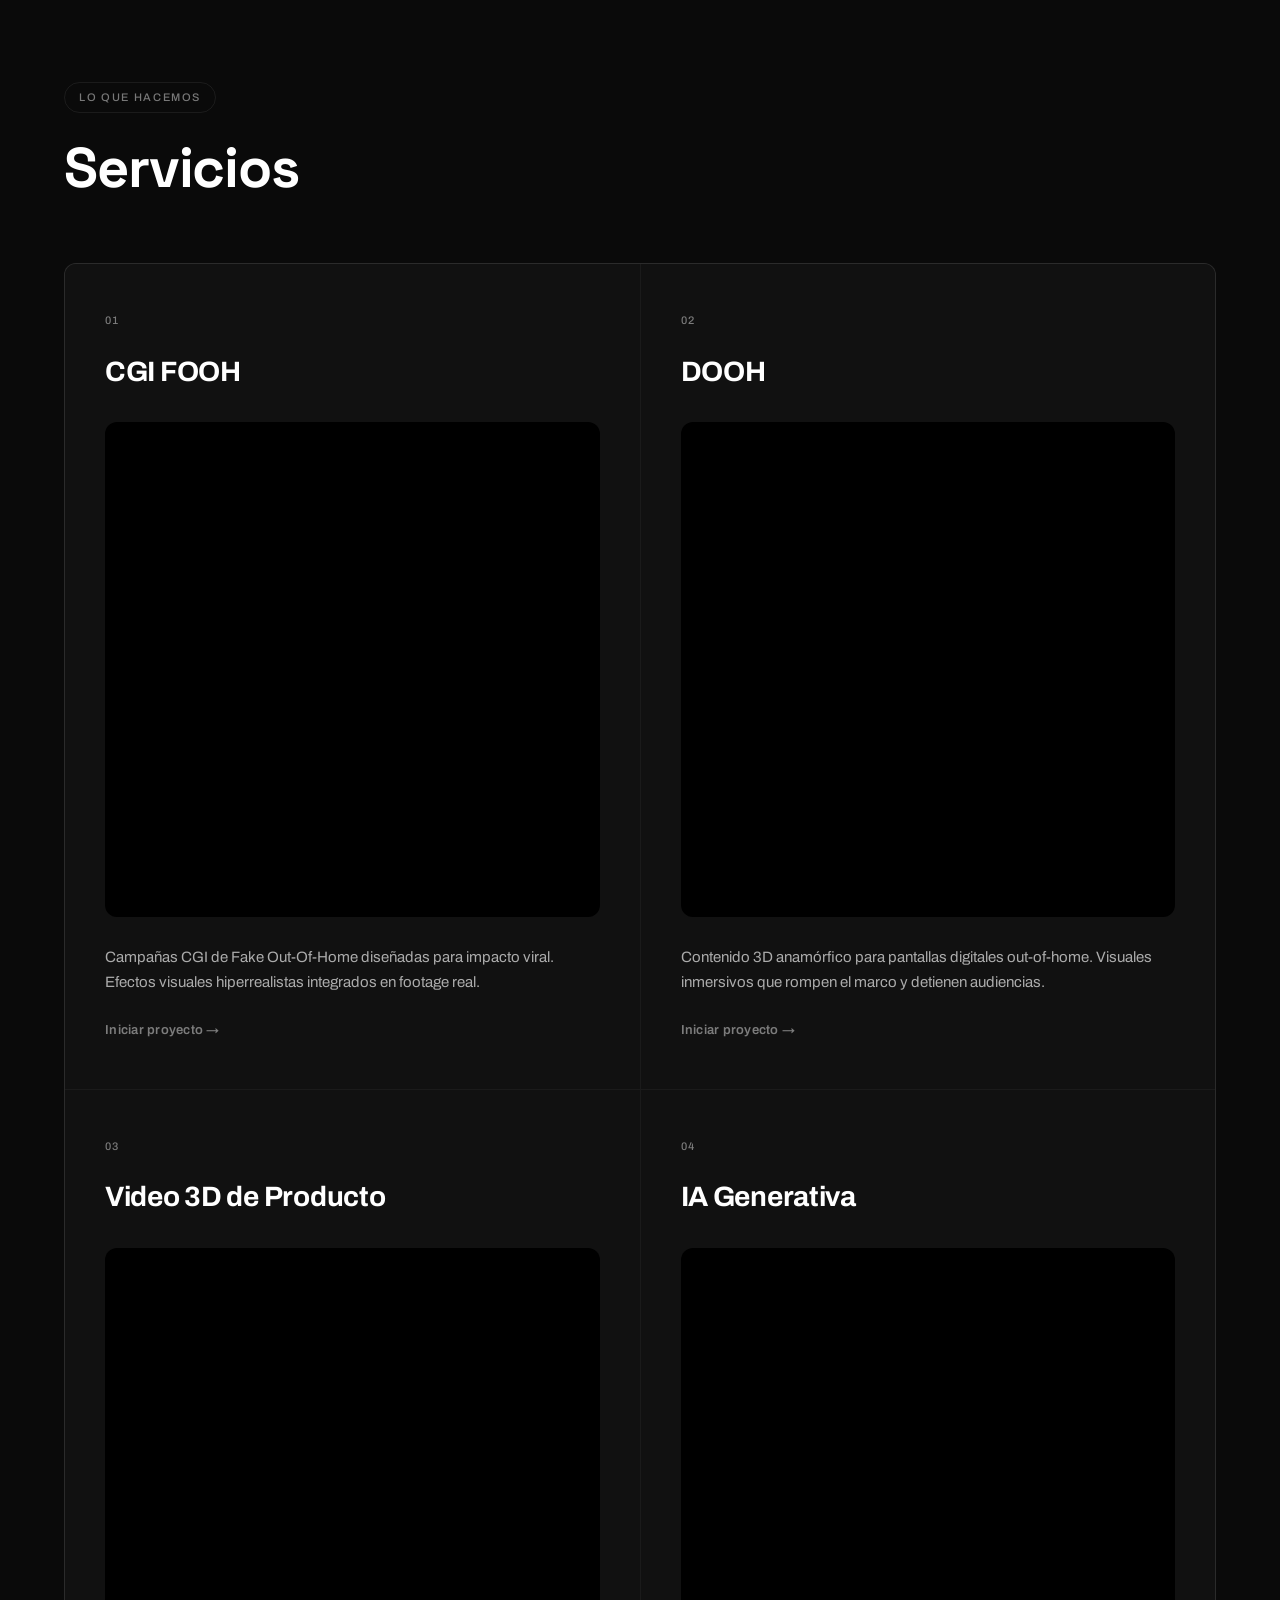
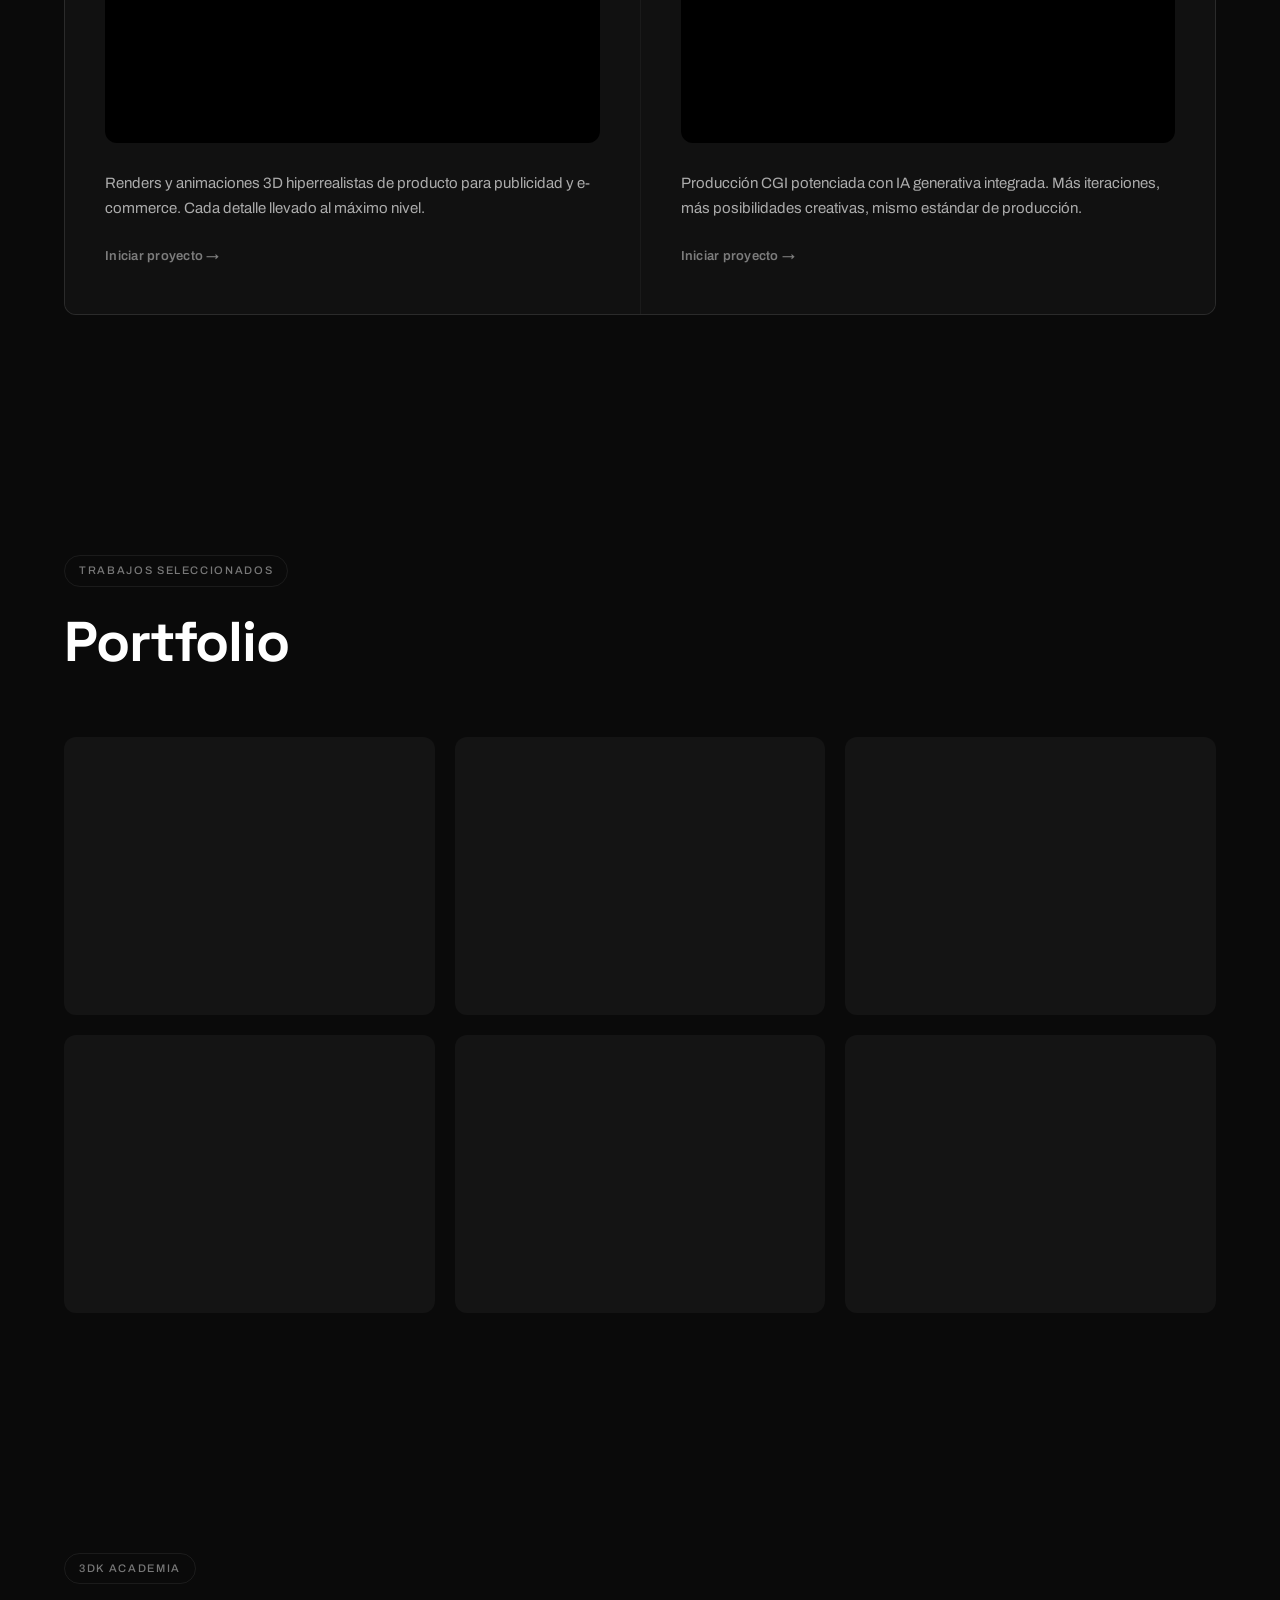
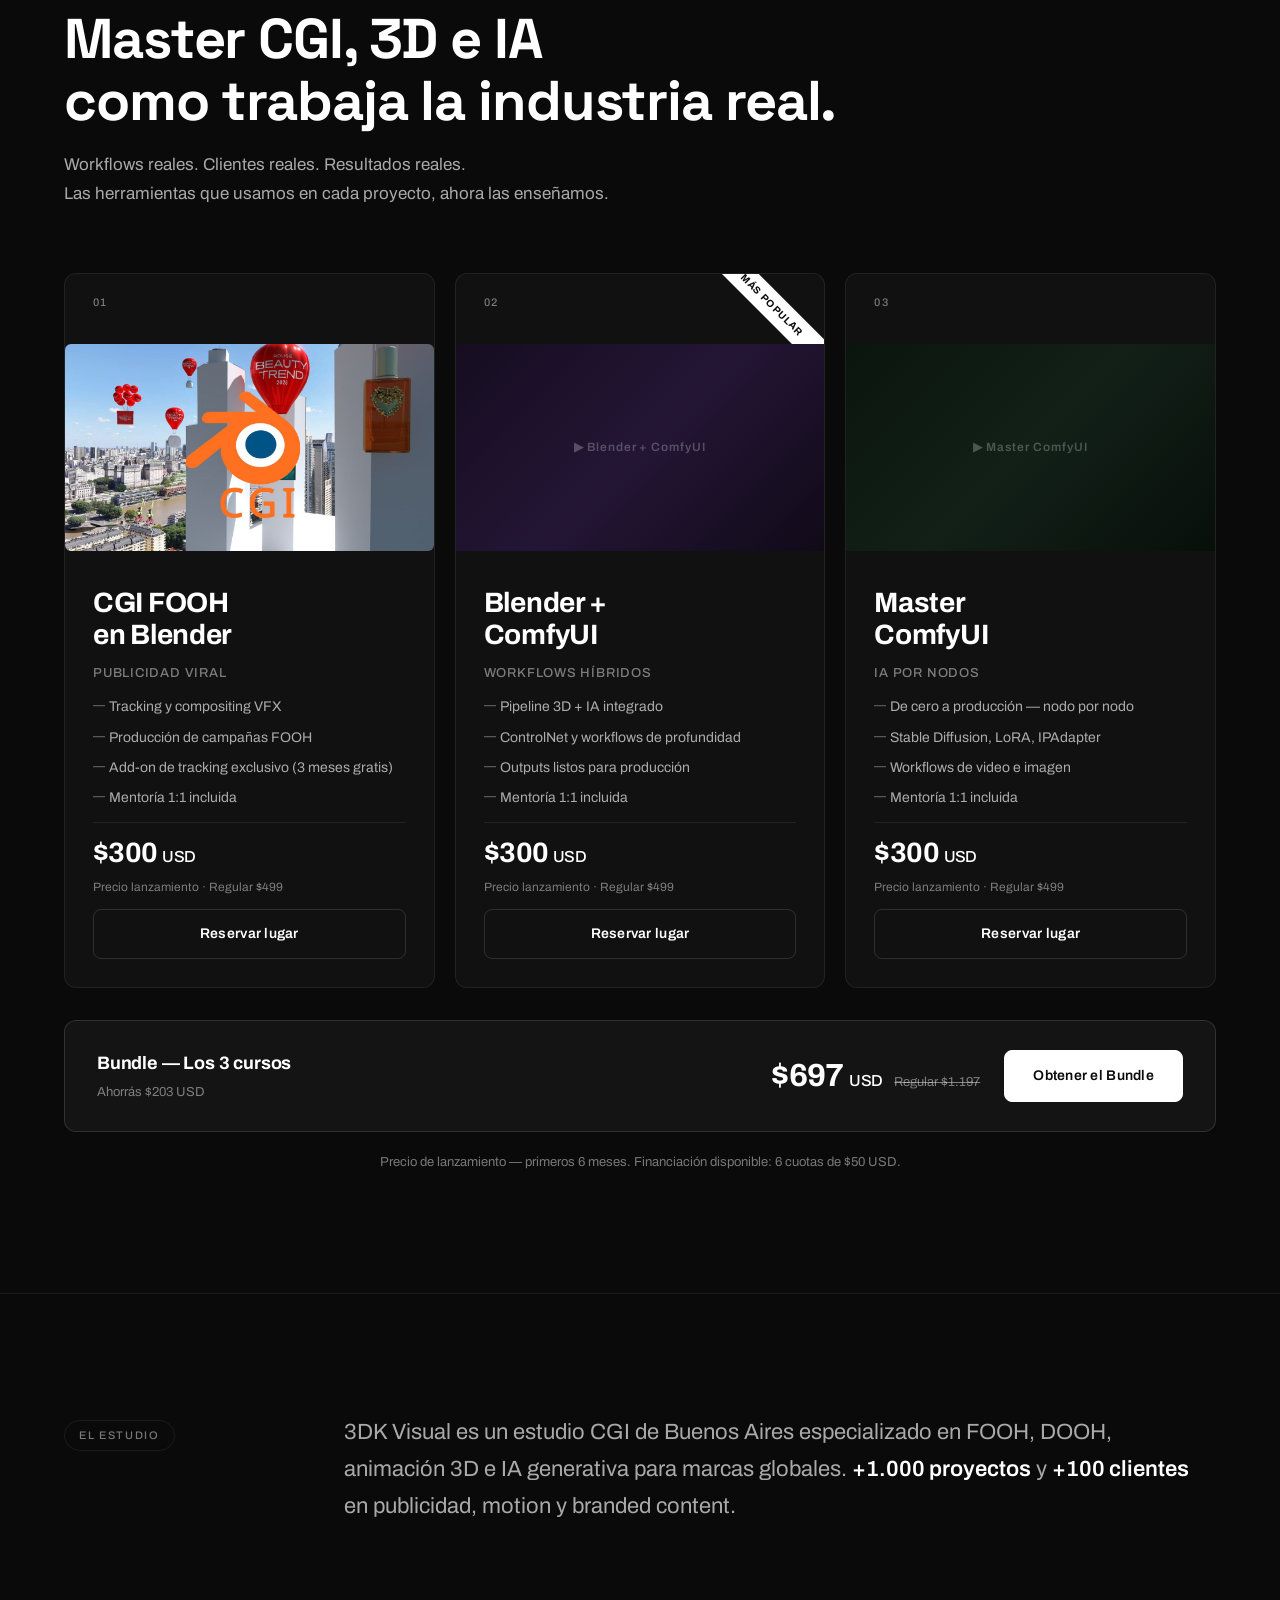
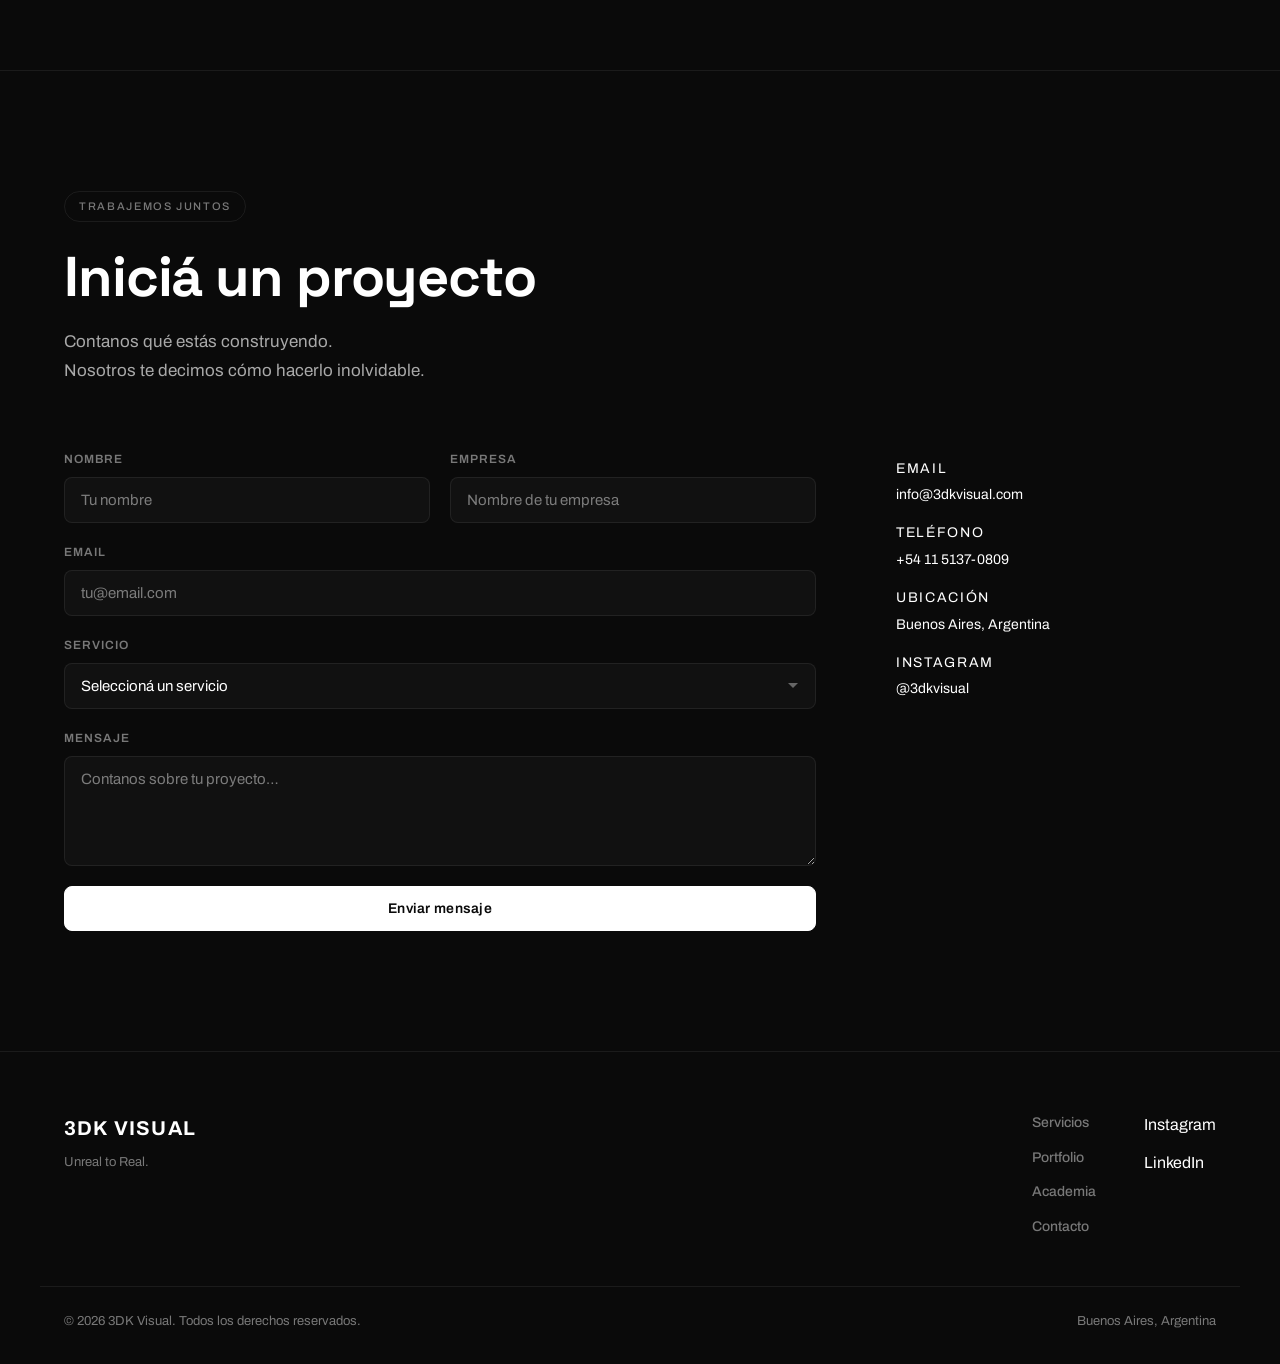
==== commit e7739888: "Agregar thumbnail real curso 1 FOOH Blender" ====
--- a/index.html
+++ b/index.html
@@ -257,7 +257,7 @@
         <div class="courses-grid">
           <div class="course-card">
             <div class="course-num" data-i18n="c1.num">01</div>
-            <div class="course-thumb course-thumb--fooh"></div>
+            <img class="course-thumb" src="images/courses/curso1-fooh.jpg" alt="CGI FOOH en Blender">
             <div class="course-body">
               <h3 class="course-title" data-i18n="c1.title">CGI FOOH<br>en Blender</h3>
               <p class="course-niche" data-i18n="c1.niche">Publicidad Viral</p>
--- a/style.css
+++ b/style.css
@@ -297,11 +297,7 @@
 }
 
 .hero-scroll-hint {
-  position: absolute;
-  bottom: 40px;
-  left: 50%;
-  transform: translateX(-50%);
-  z-index: 1;
+  display: none;
 }
 .hero-scroll-hint span {
   display: block;
@@ -1237,6 +1233,11 @@
   aspect-ratio: 16/9;
   margin-top: 16px;
 }
+img.course-thumb {
+  display: block;
+  object-fit: cover;
+  border-radius: 6px;
+}
 .course-thumb--fooh {
   background: linear-gradient(135deg, #0d1520 0%, #162035 50%, #0a1018 100%);
   position: relative;
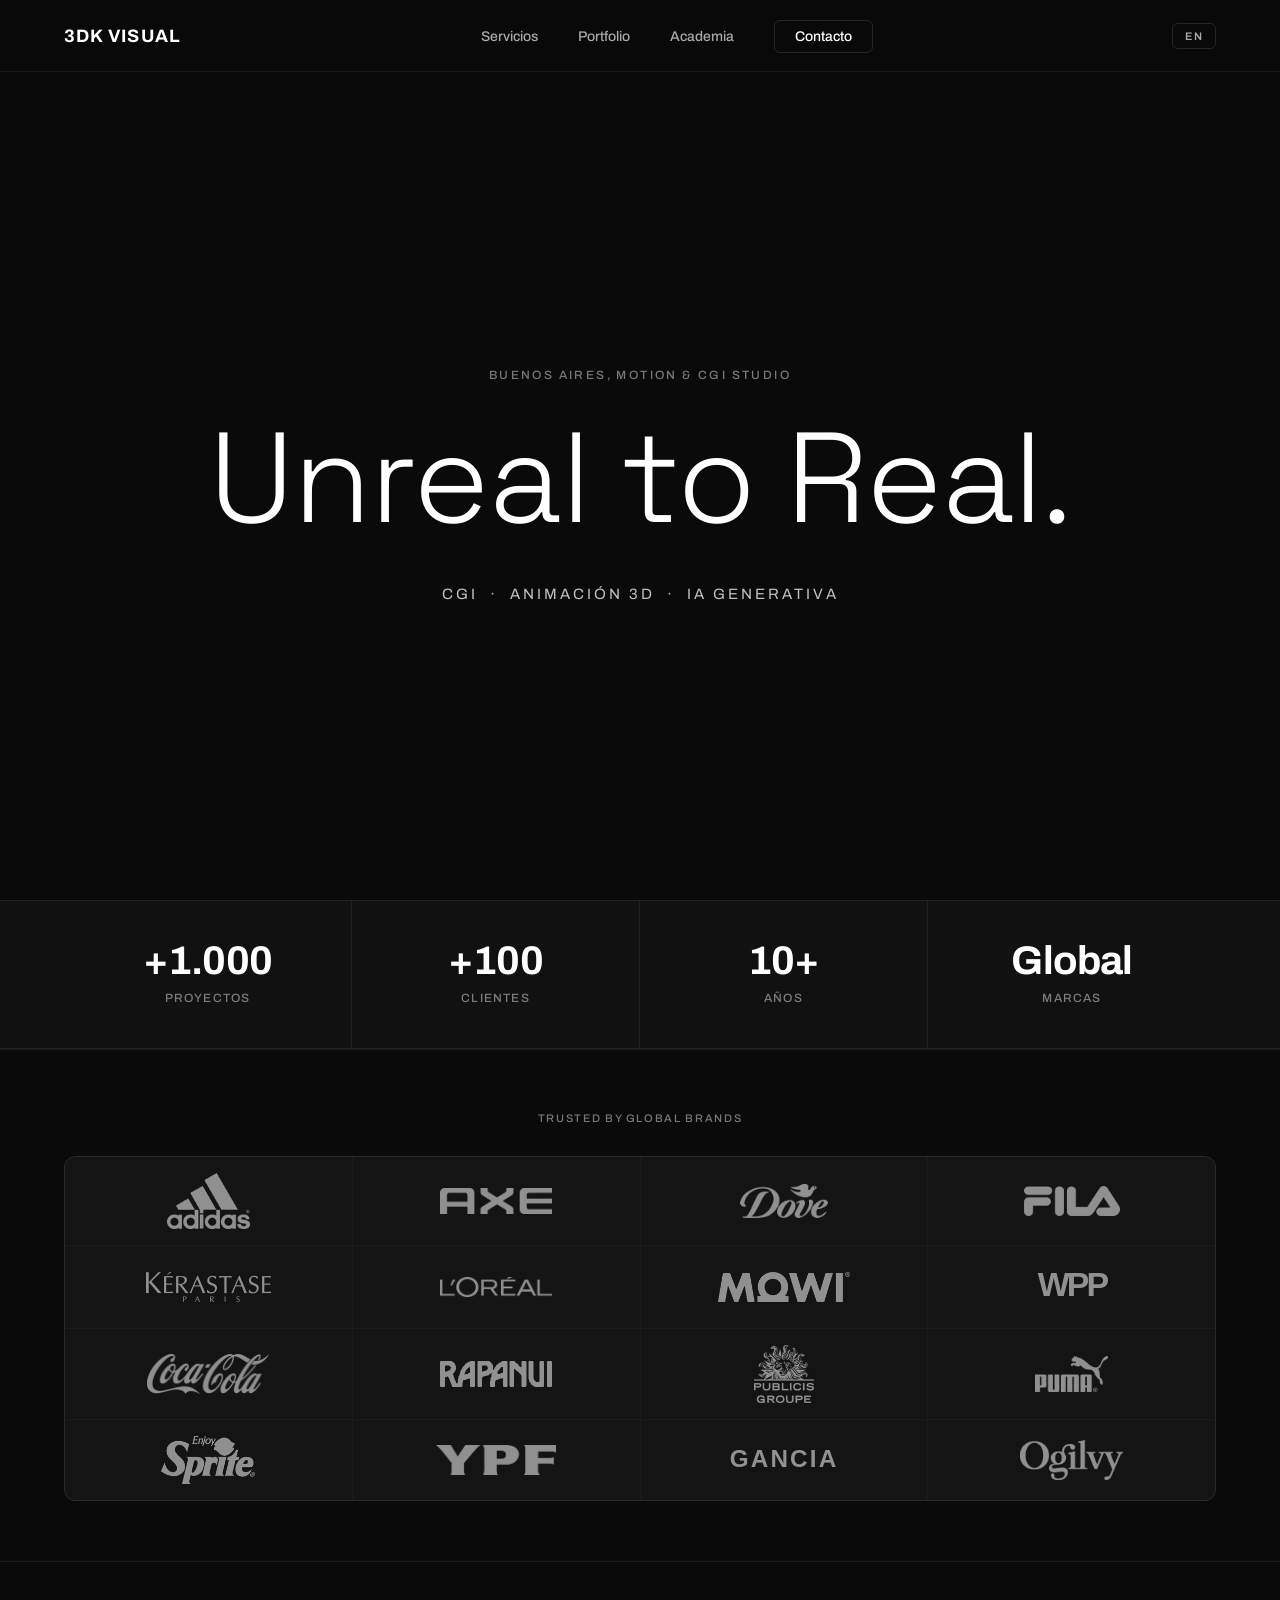
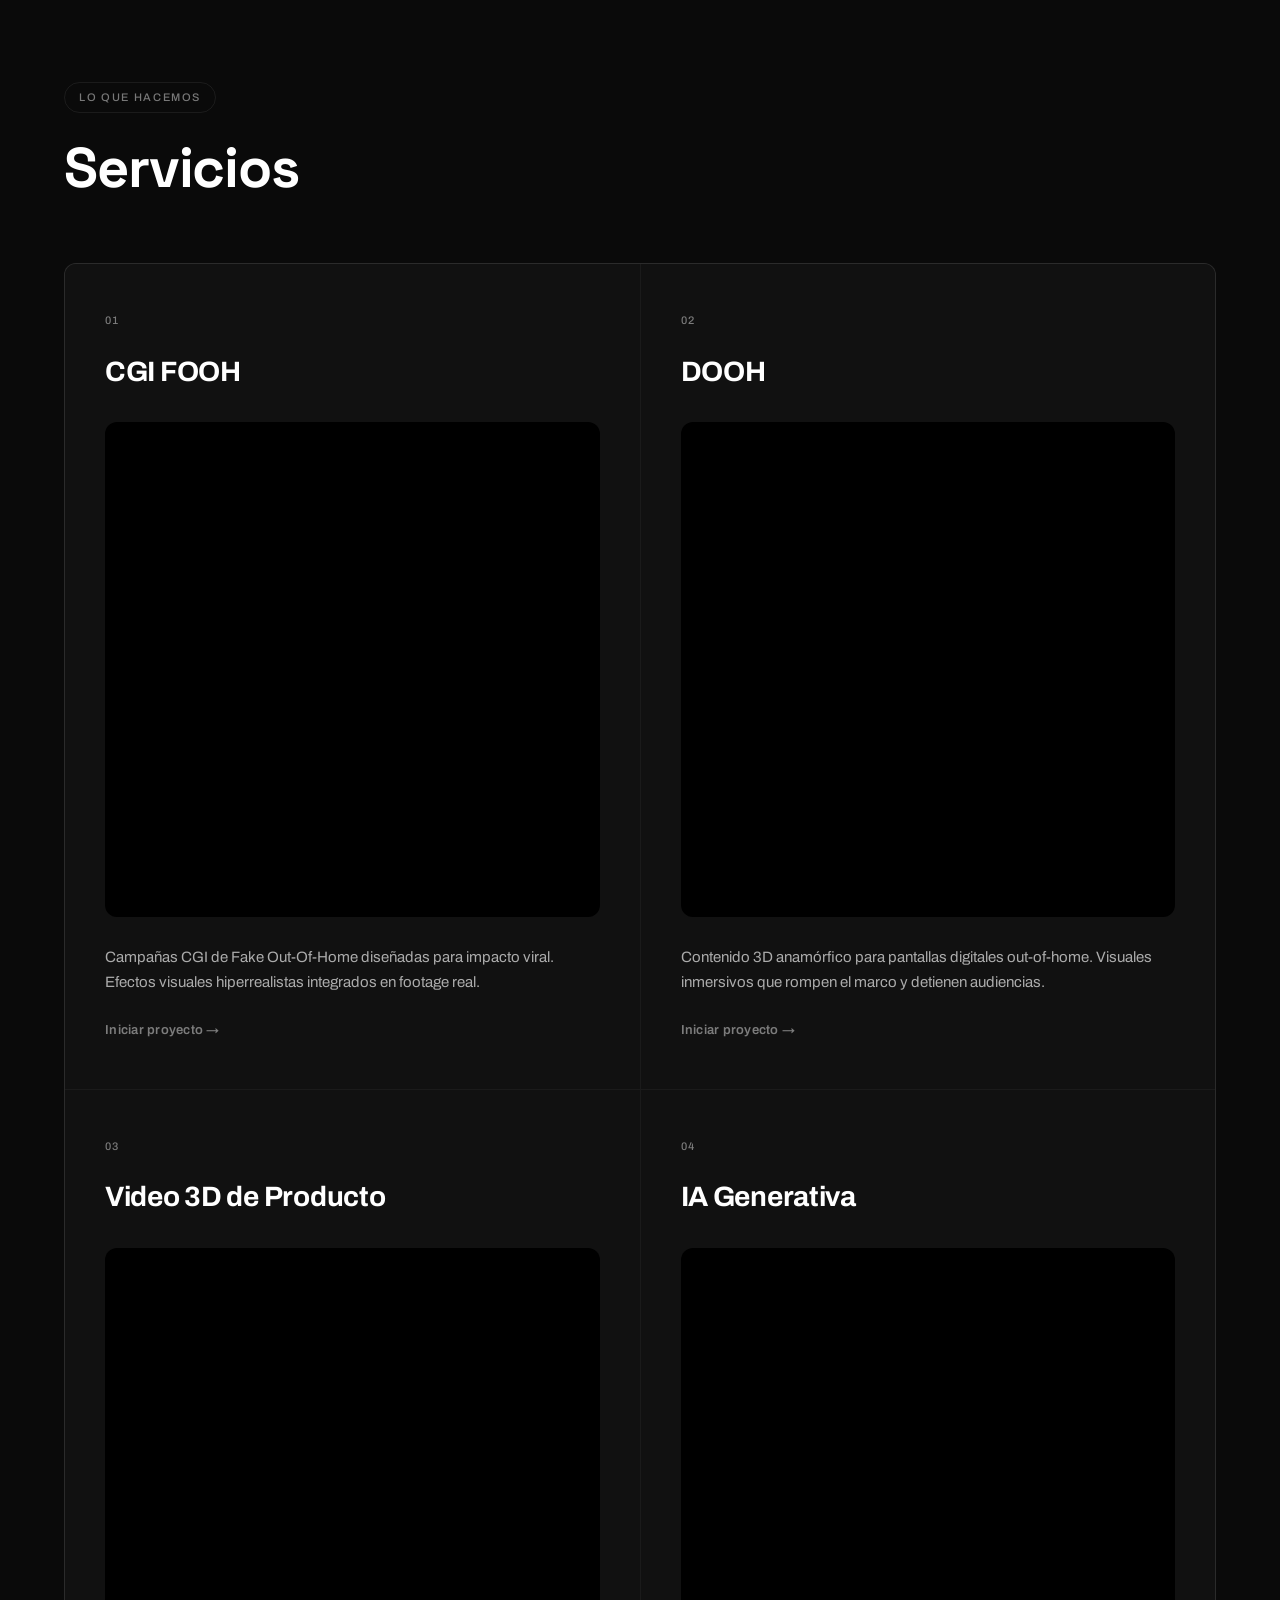
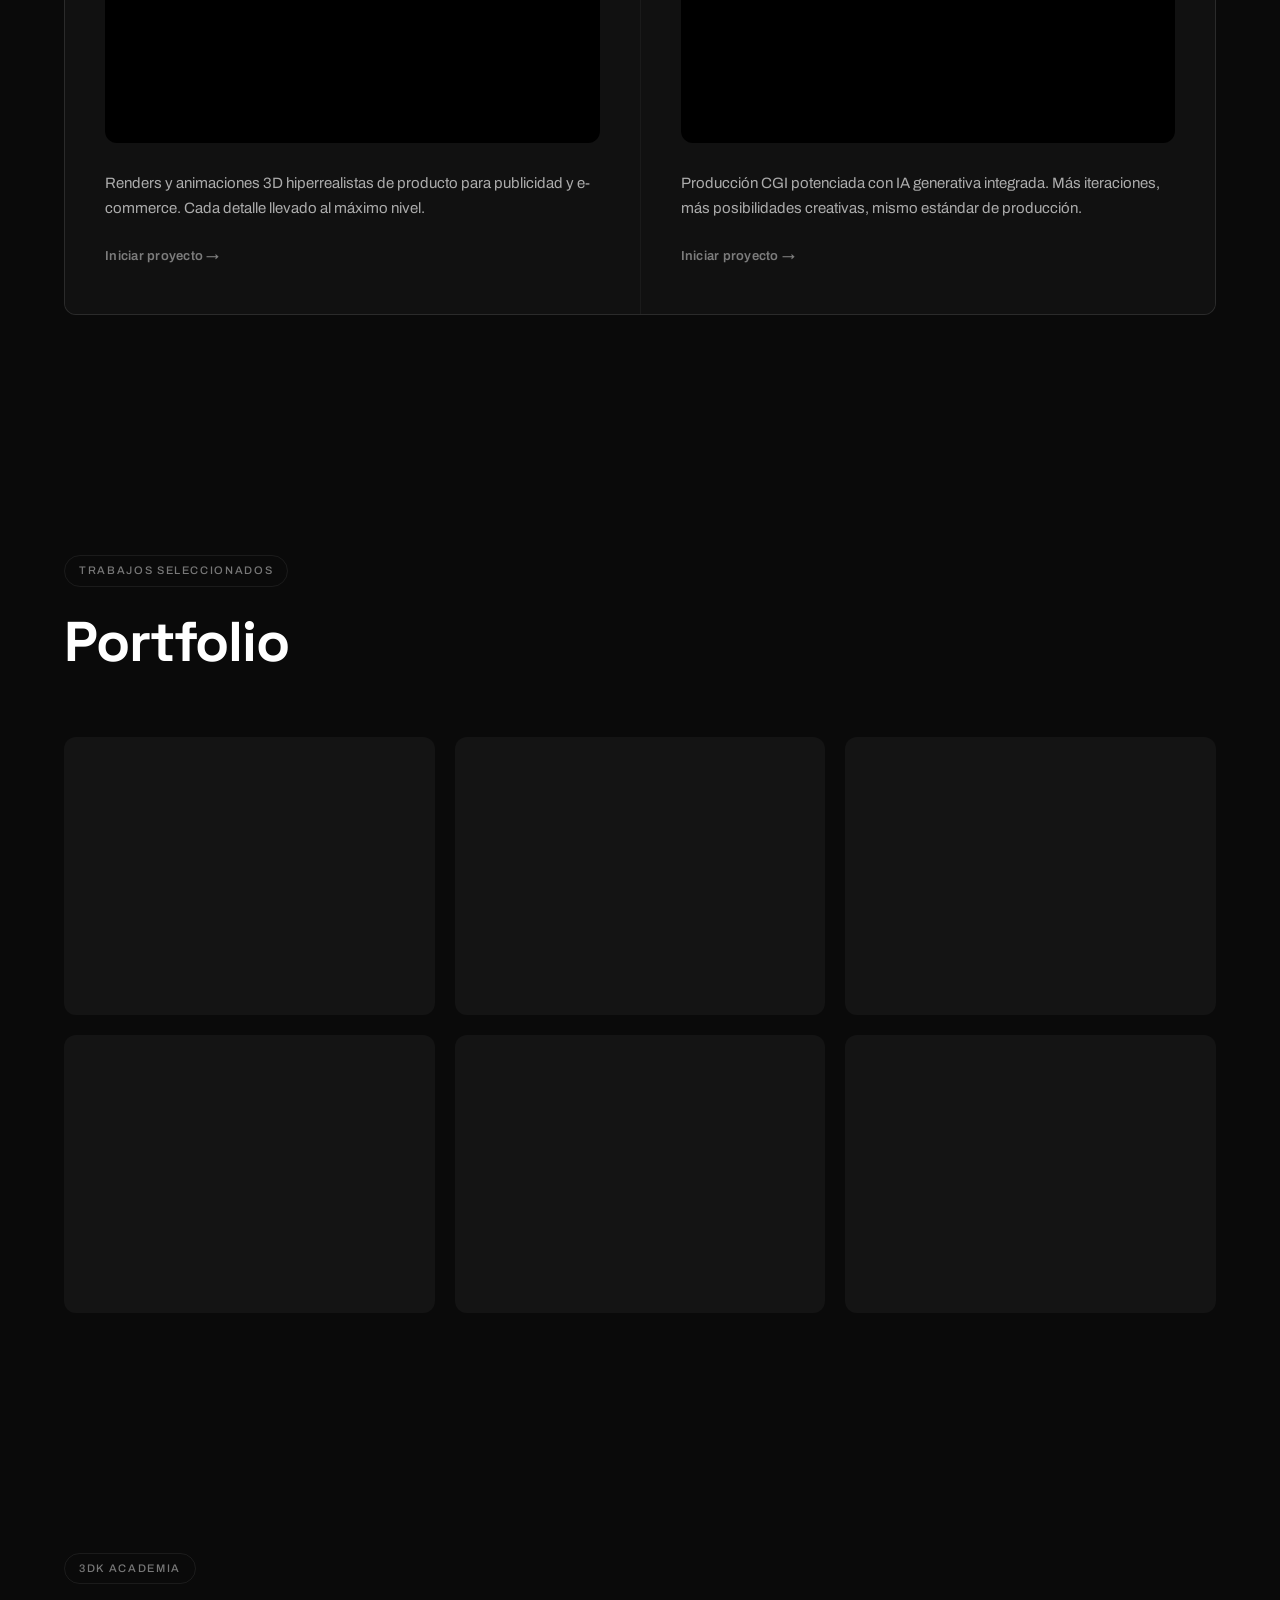
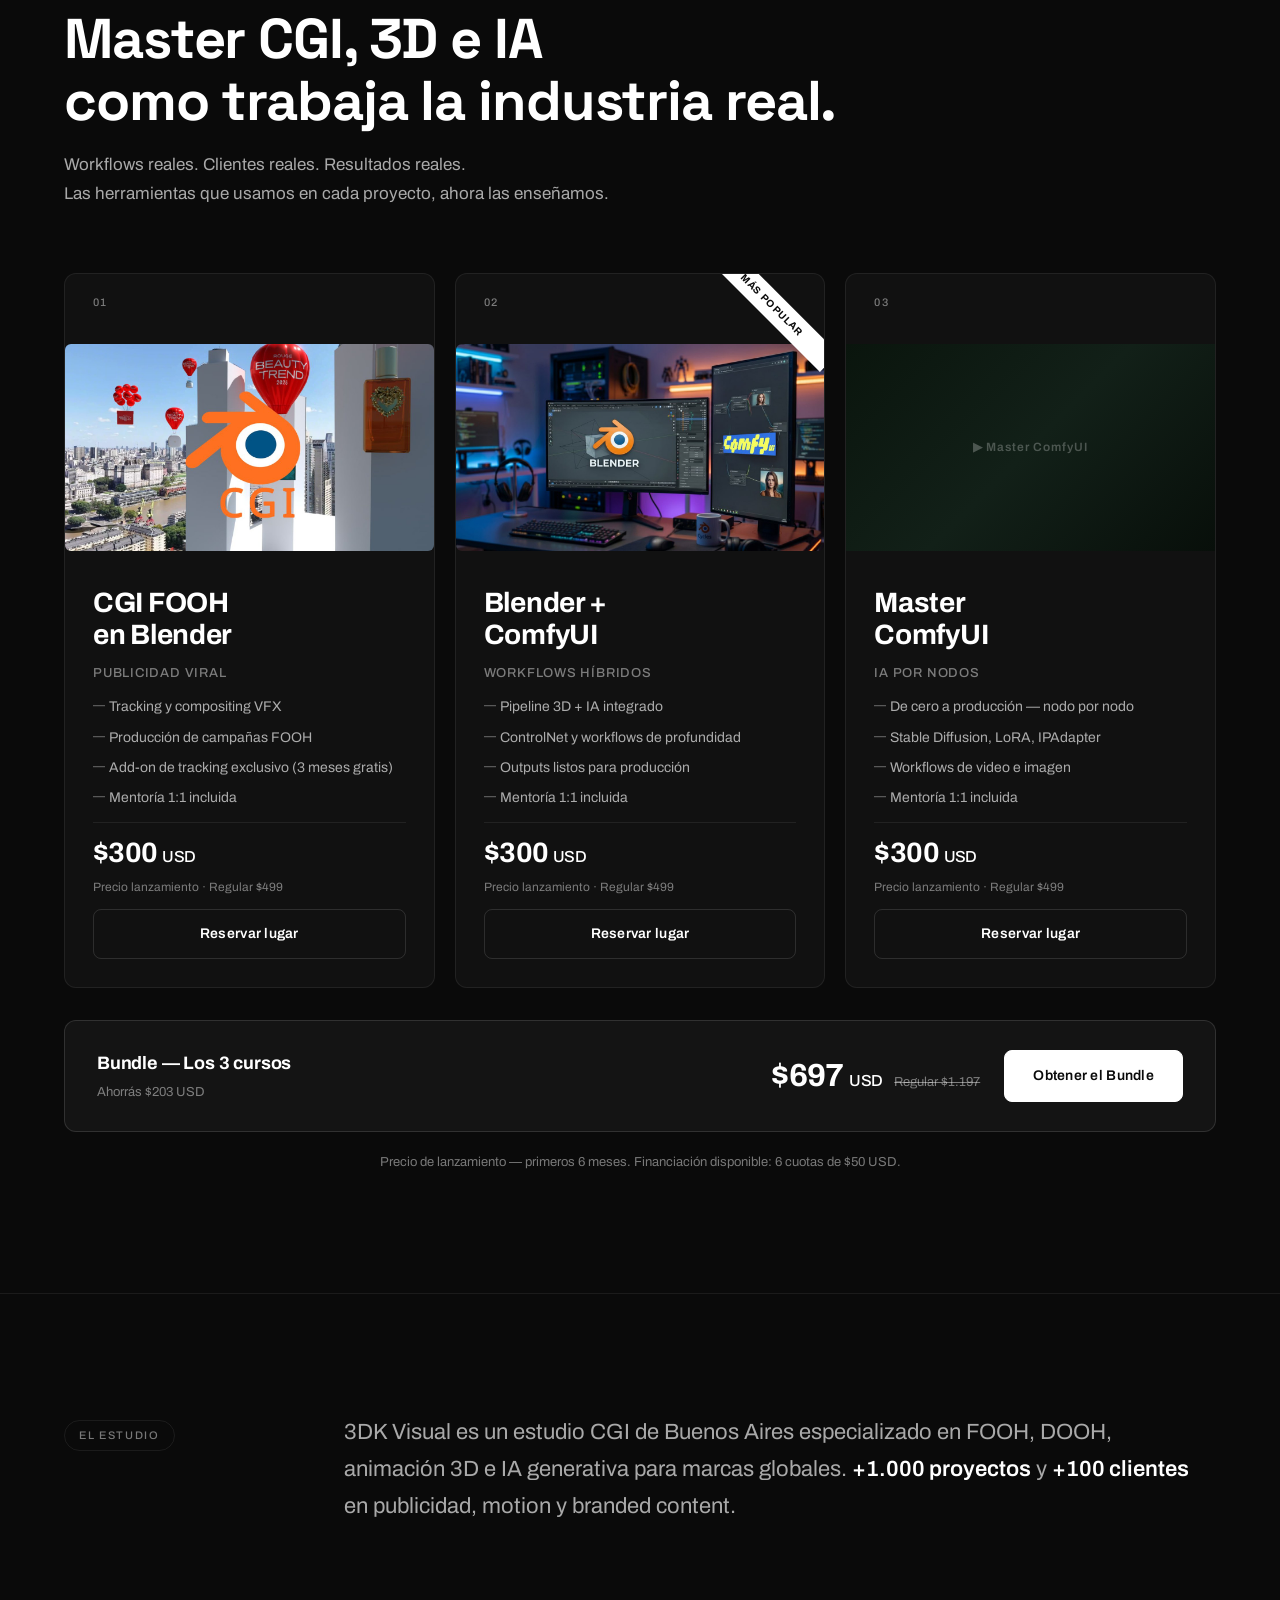
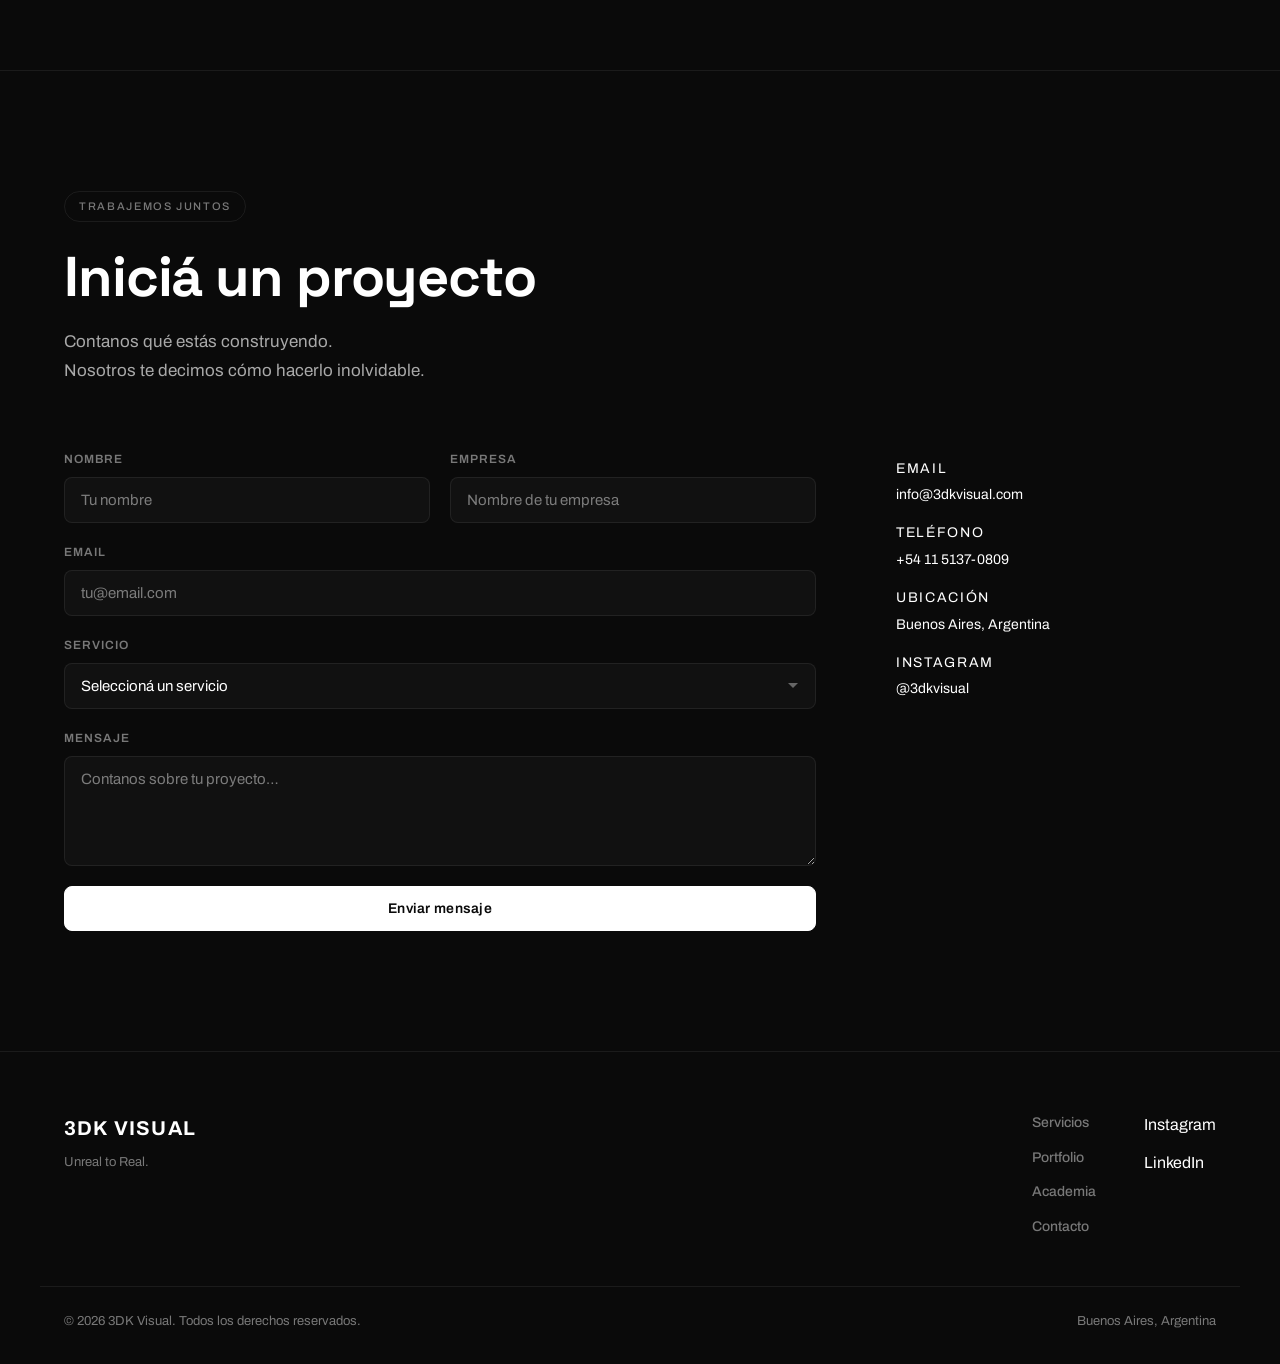
==== commit 4af8311c: "Agregar thumbnail real curso 2 Blender+ComfyUI" ====
--- a/index.html
+++ b/index.html
@@ -277,7 +277,7 @@
 
           <div class="course-card course-featured">
             <div class="course-num" data-i18n="c2.num">02</div>
-            <div class="course-thumb course-thumb--comfy"></div>
+            <img class="course-thumb" src="images/courses/curso2-blender-comfy.jpg" alt="Blender + ComfyUI">
             <div class="course-body">
               <h3 class="course-title" data-i18n="c2.title">Blender +<br>ComfyUI</h3>
               <p class="course-niche" data-i18n="c2.niche">Workflows Híbridos</p>
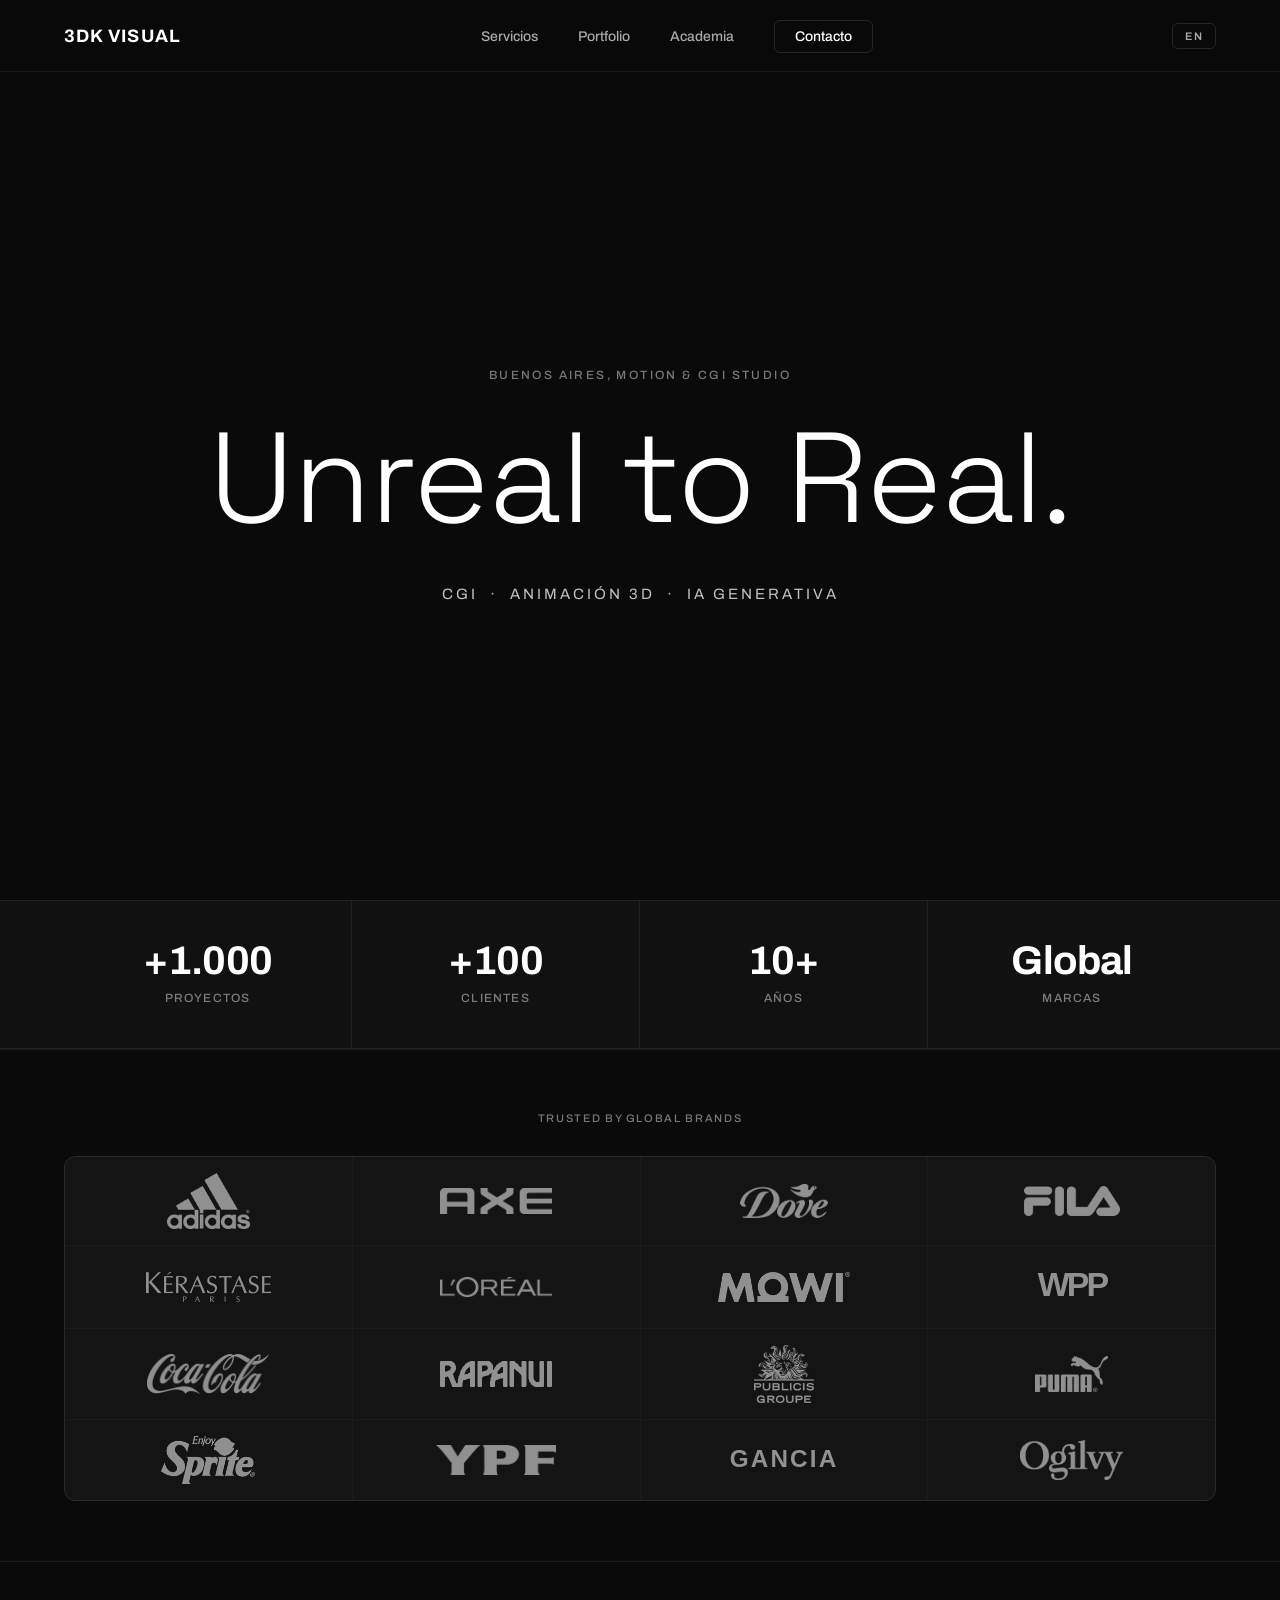
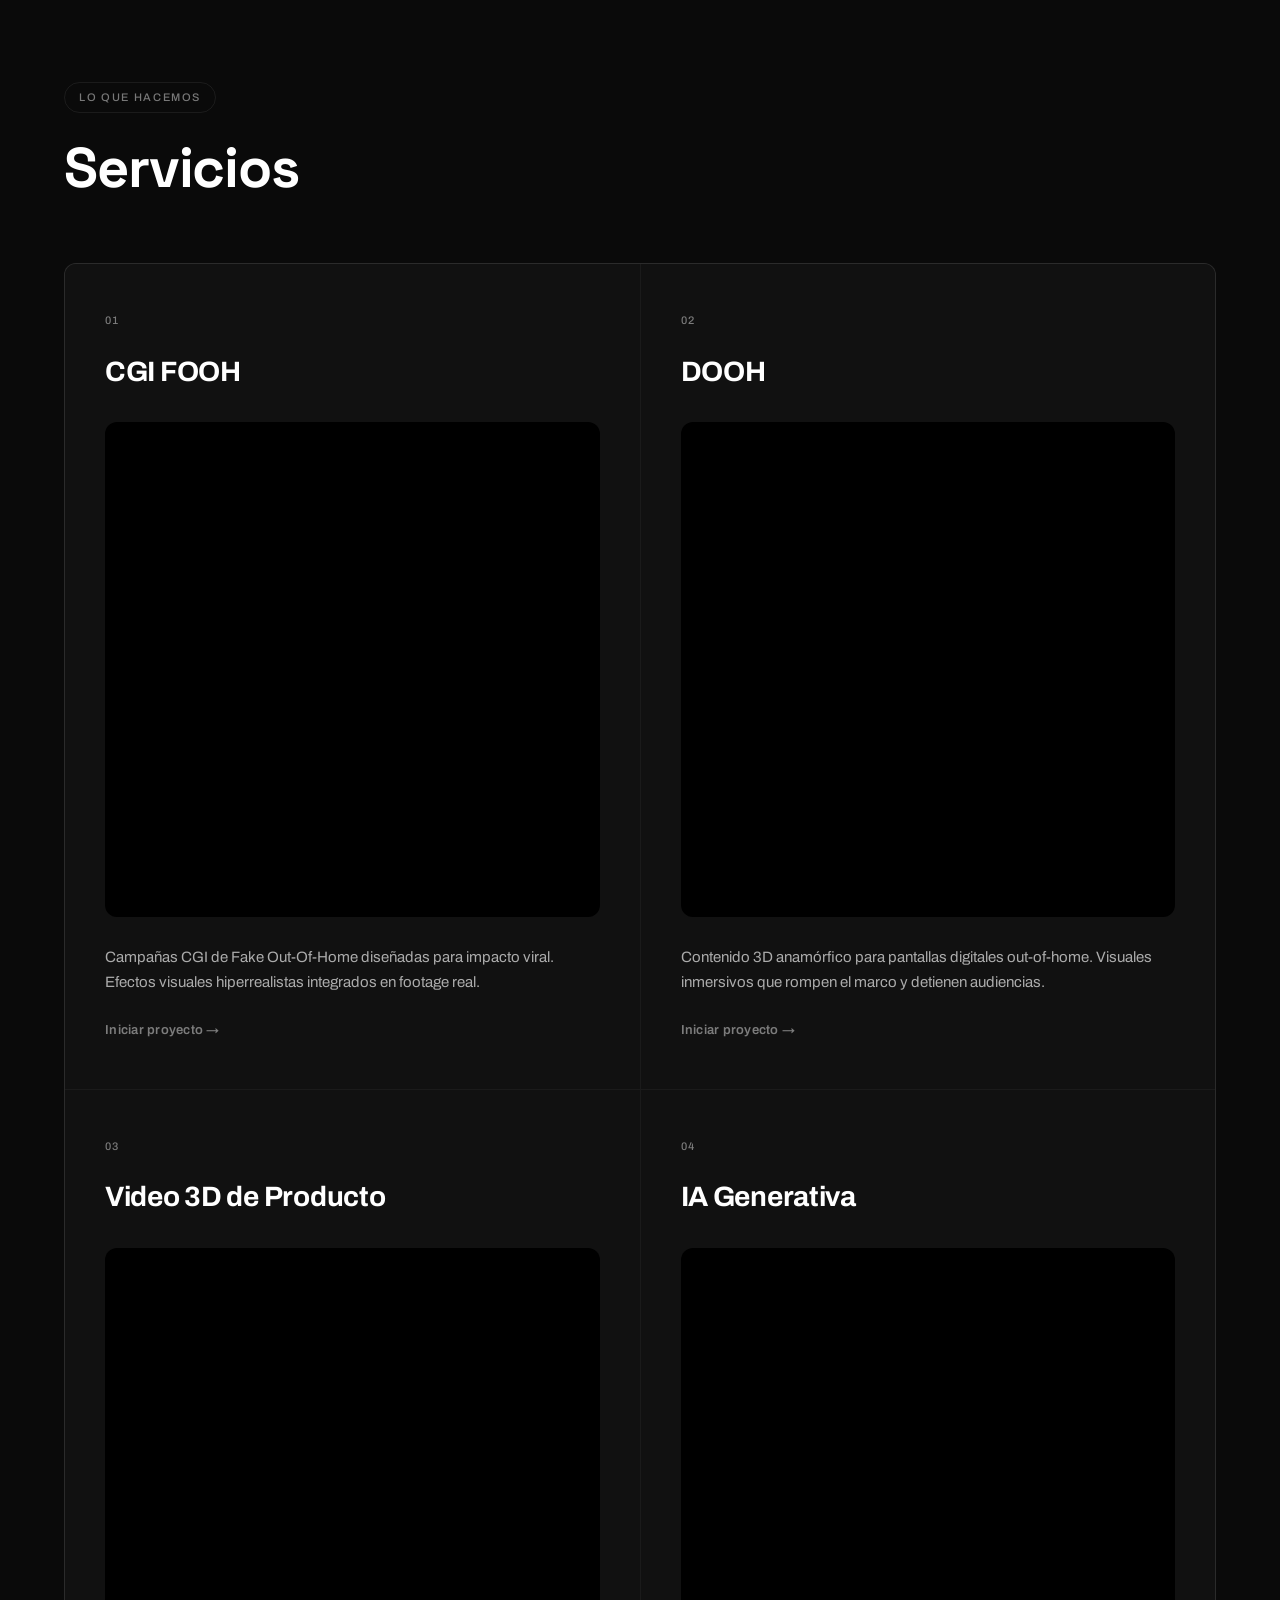
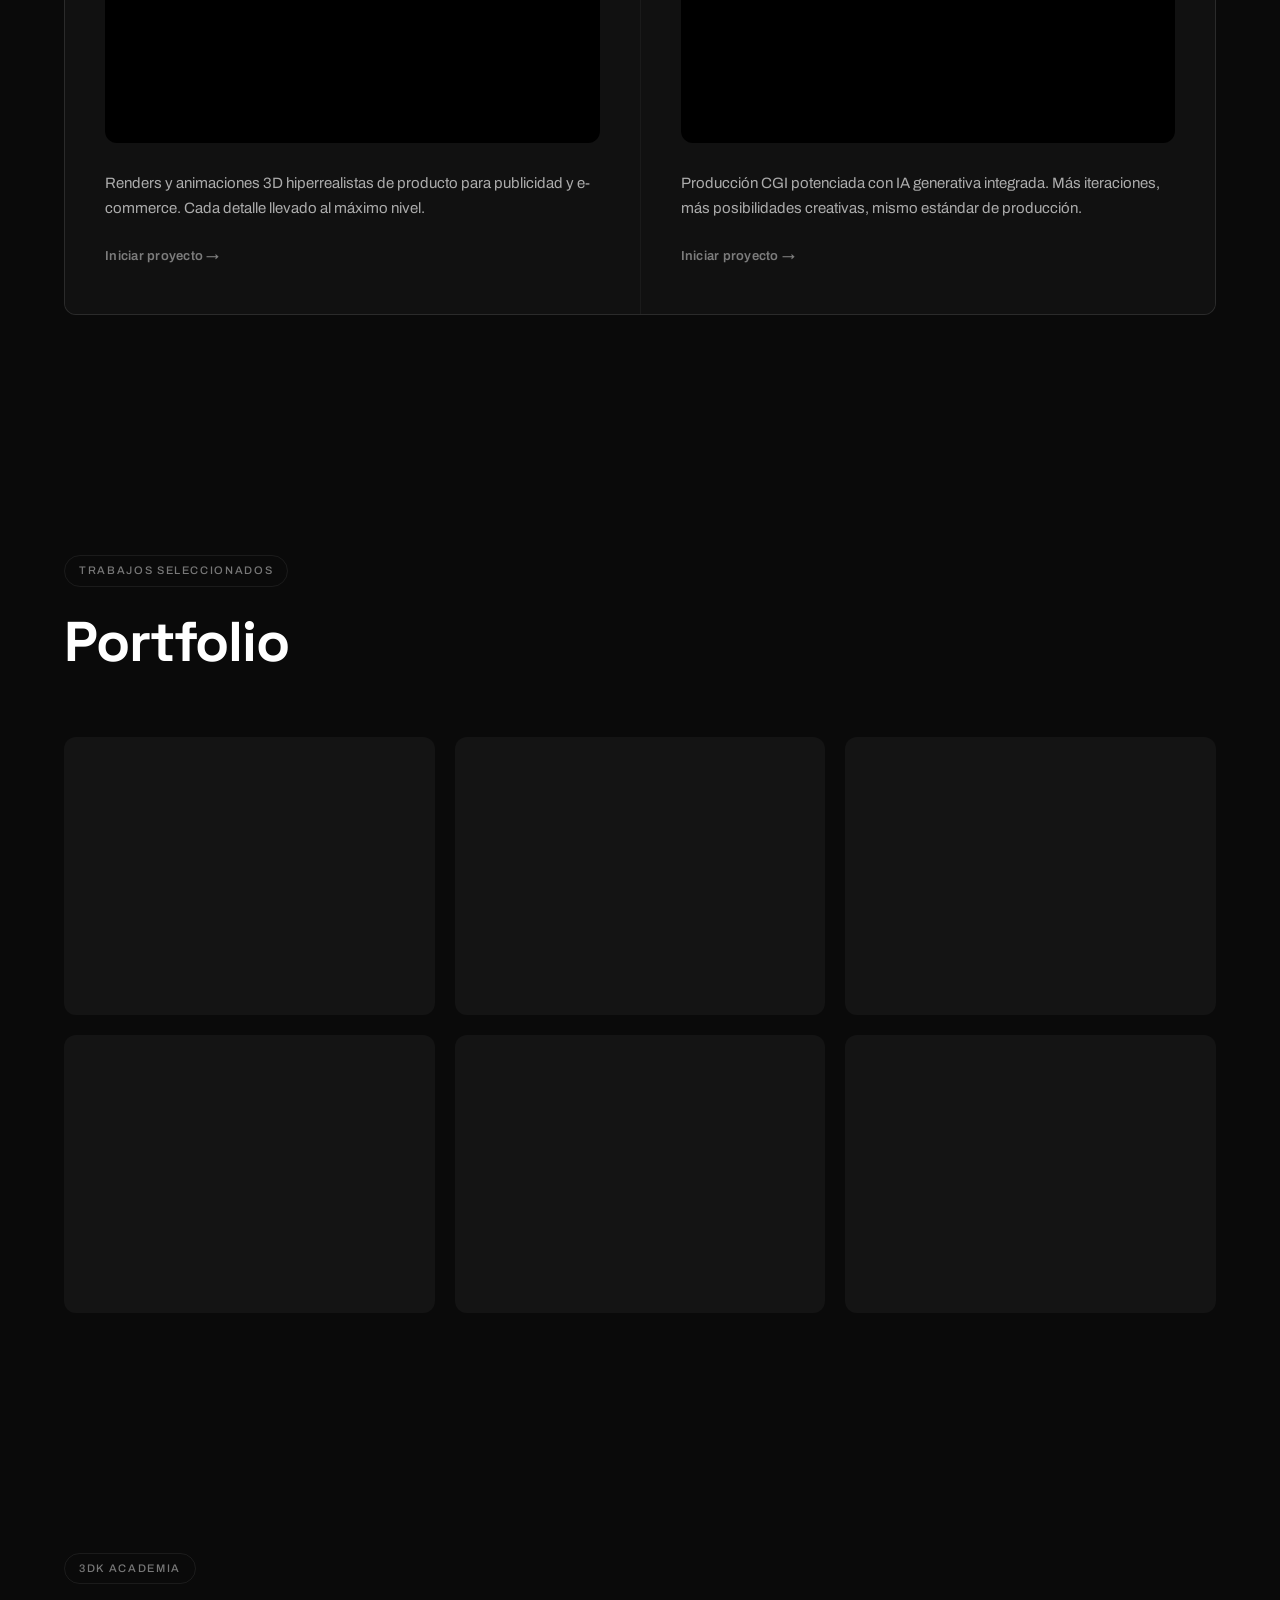
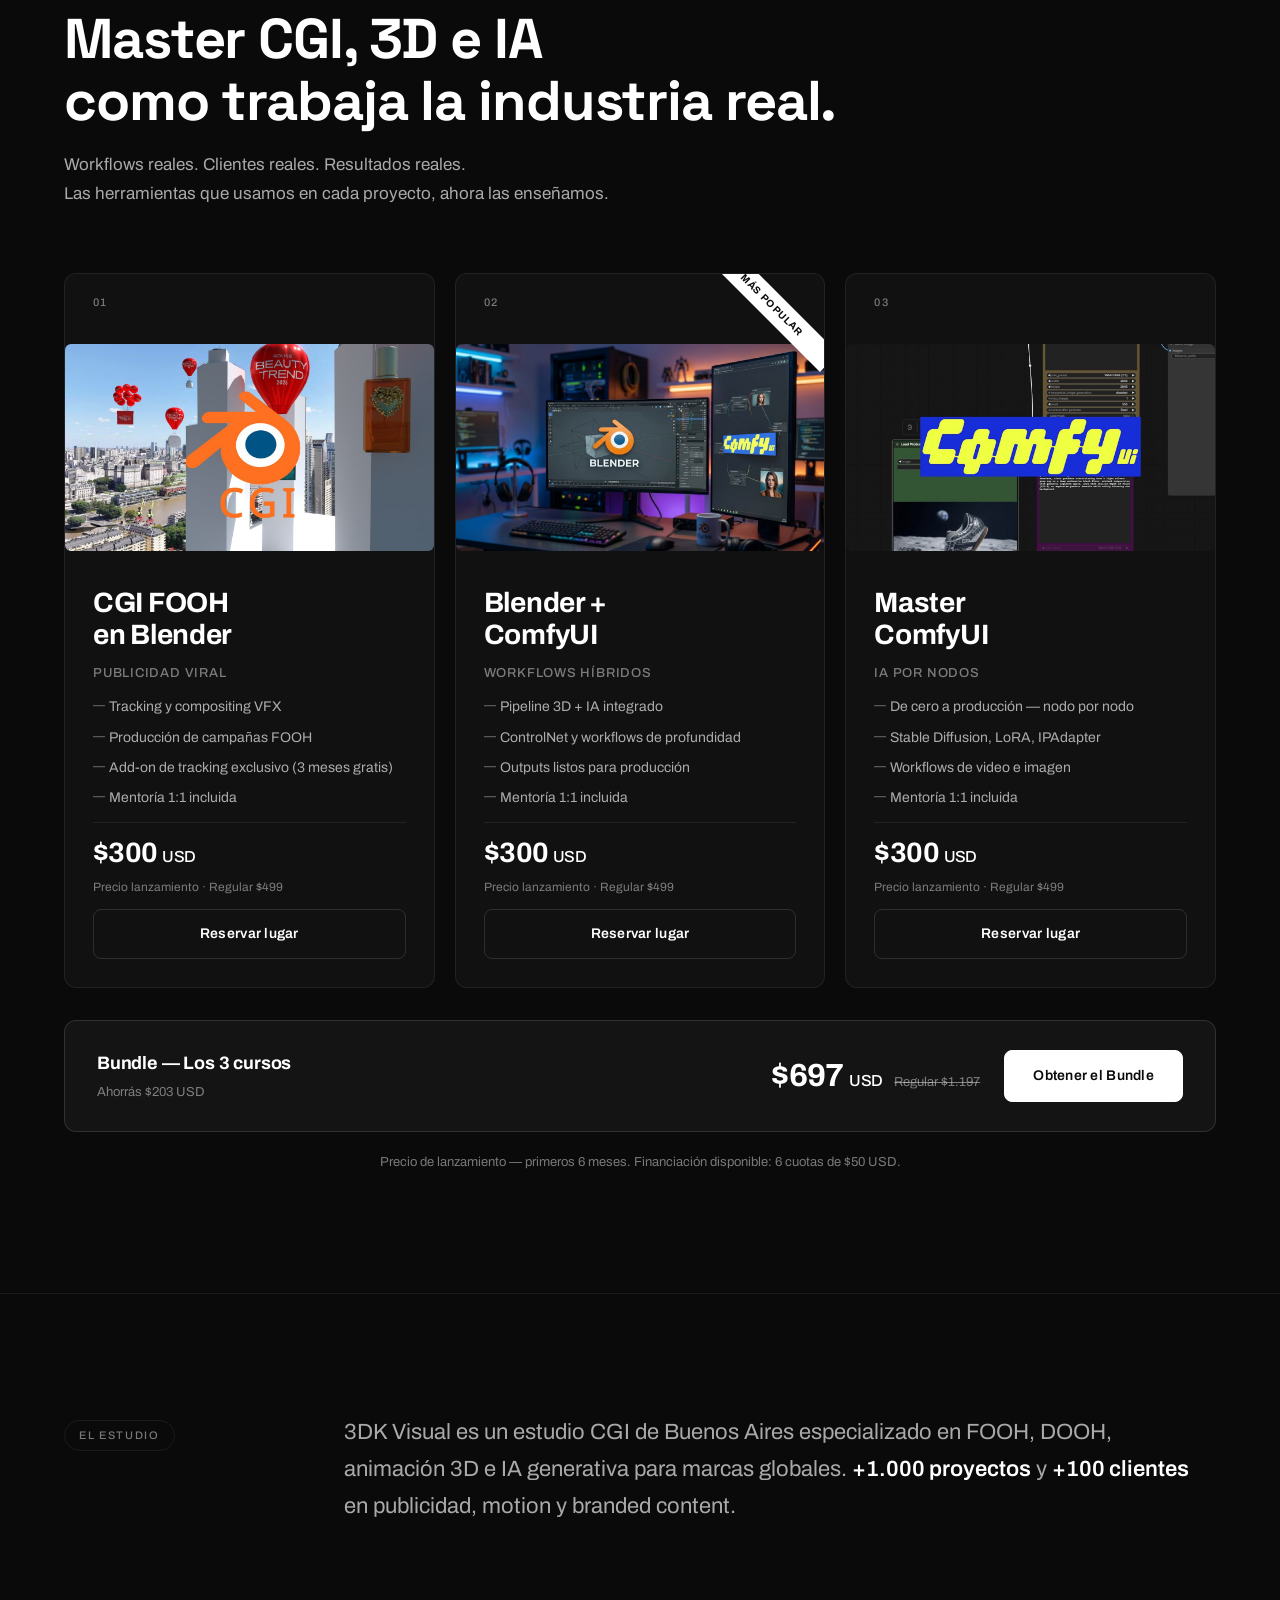
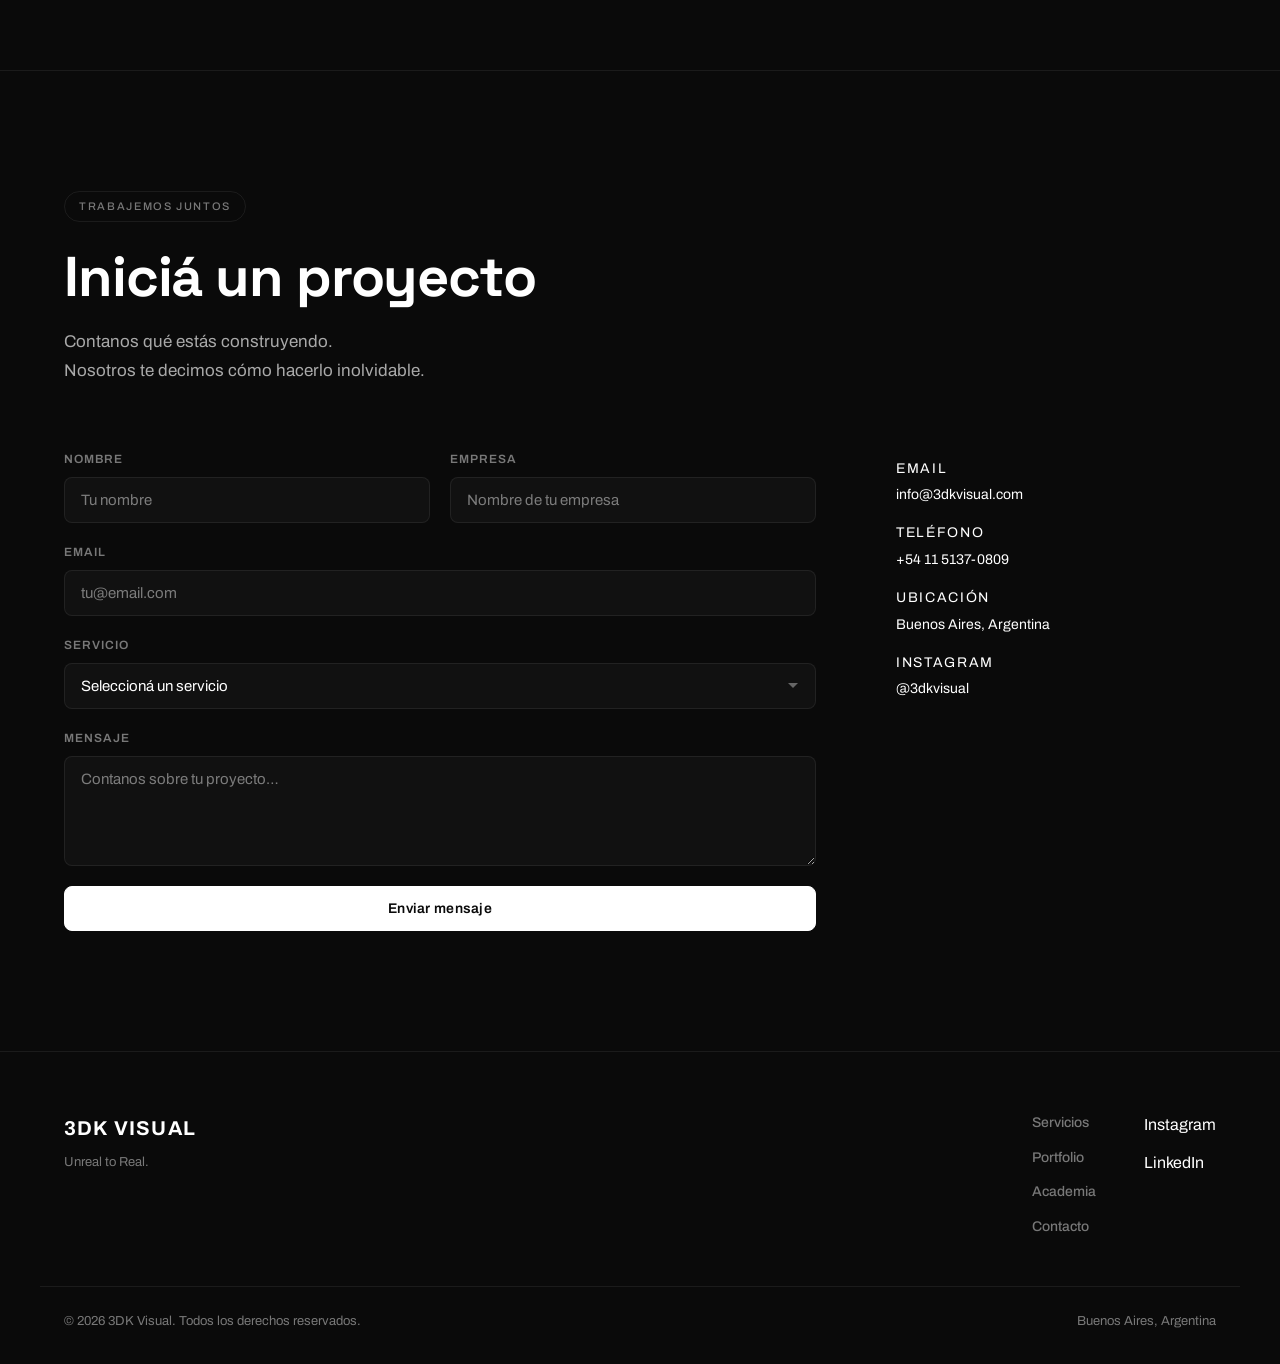
==== commit 9249f6c8: "Agregar thumbnail real curso 3 Master ComfyUI" ====
--- a/index.html
+++ b/index.html
@@ -297,7 +297,7 @@
 
           <div class="course-card">
             <div class="course-num" data-i18n="c3.num">03</div>
-            <div class="course-thumb course-thumb--master"></div>
+            <img class="course-thumb" src="images/courses/curso3-master-comfy.jpg" alt="Master ComfyUI">
             <div class="course-body">
               <h3 class="course-title" data-i18n="c3.title">Master<br>ComfyUI</h3>
               <p class="course-niche" data-i18n="c3.niche">IA por Nodos</p>
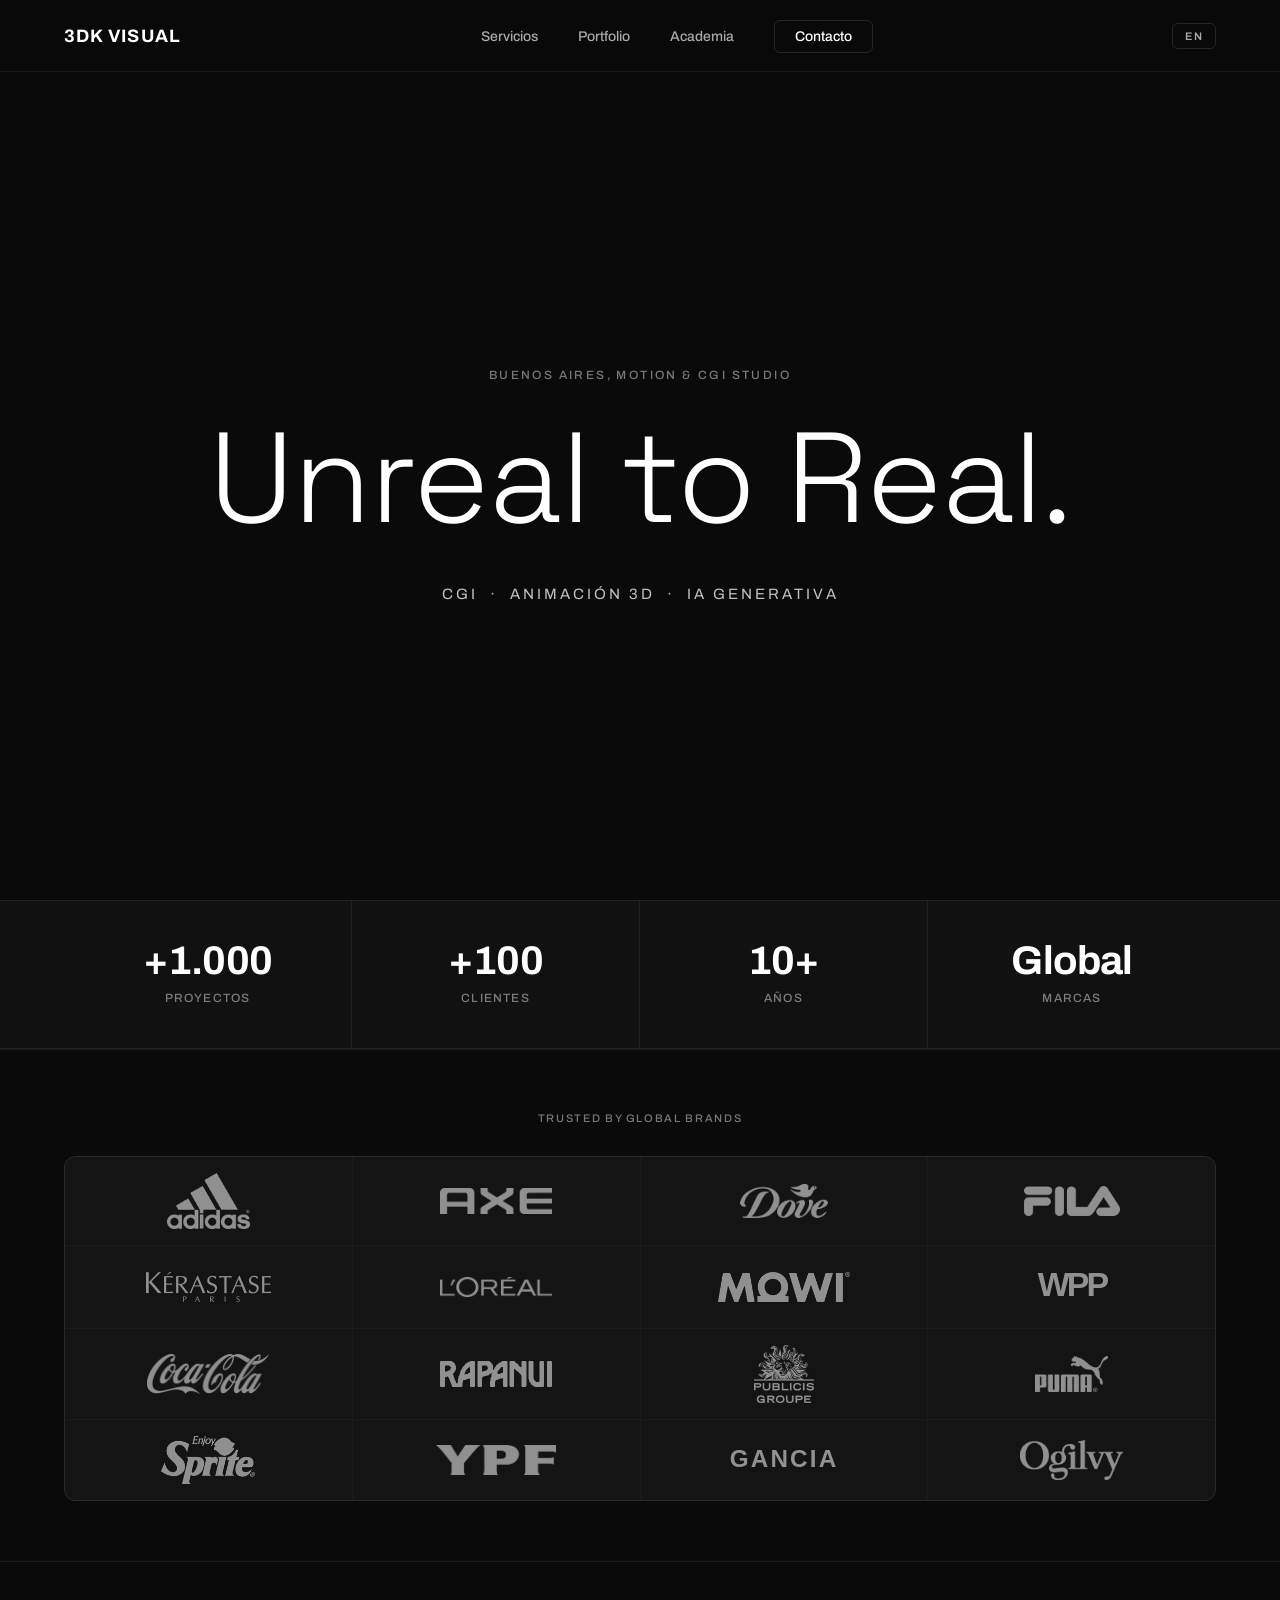
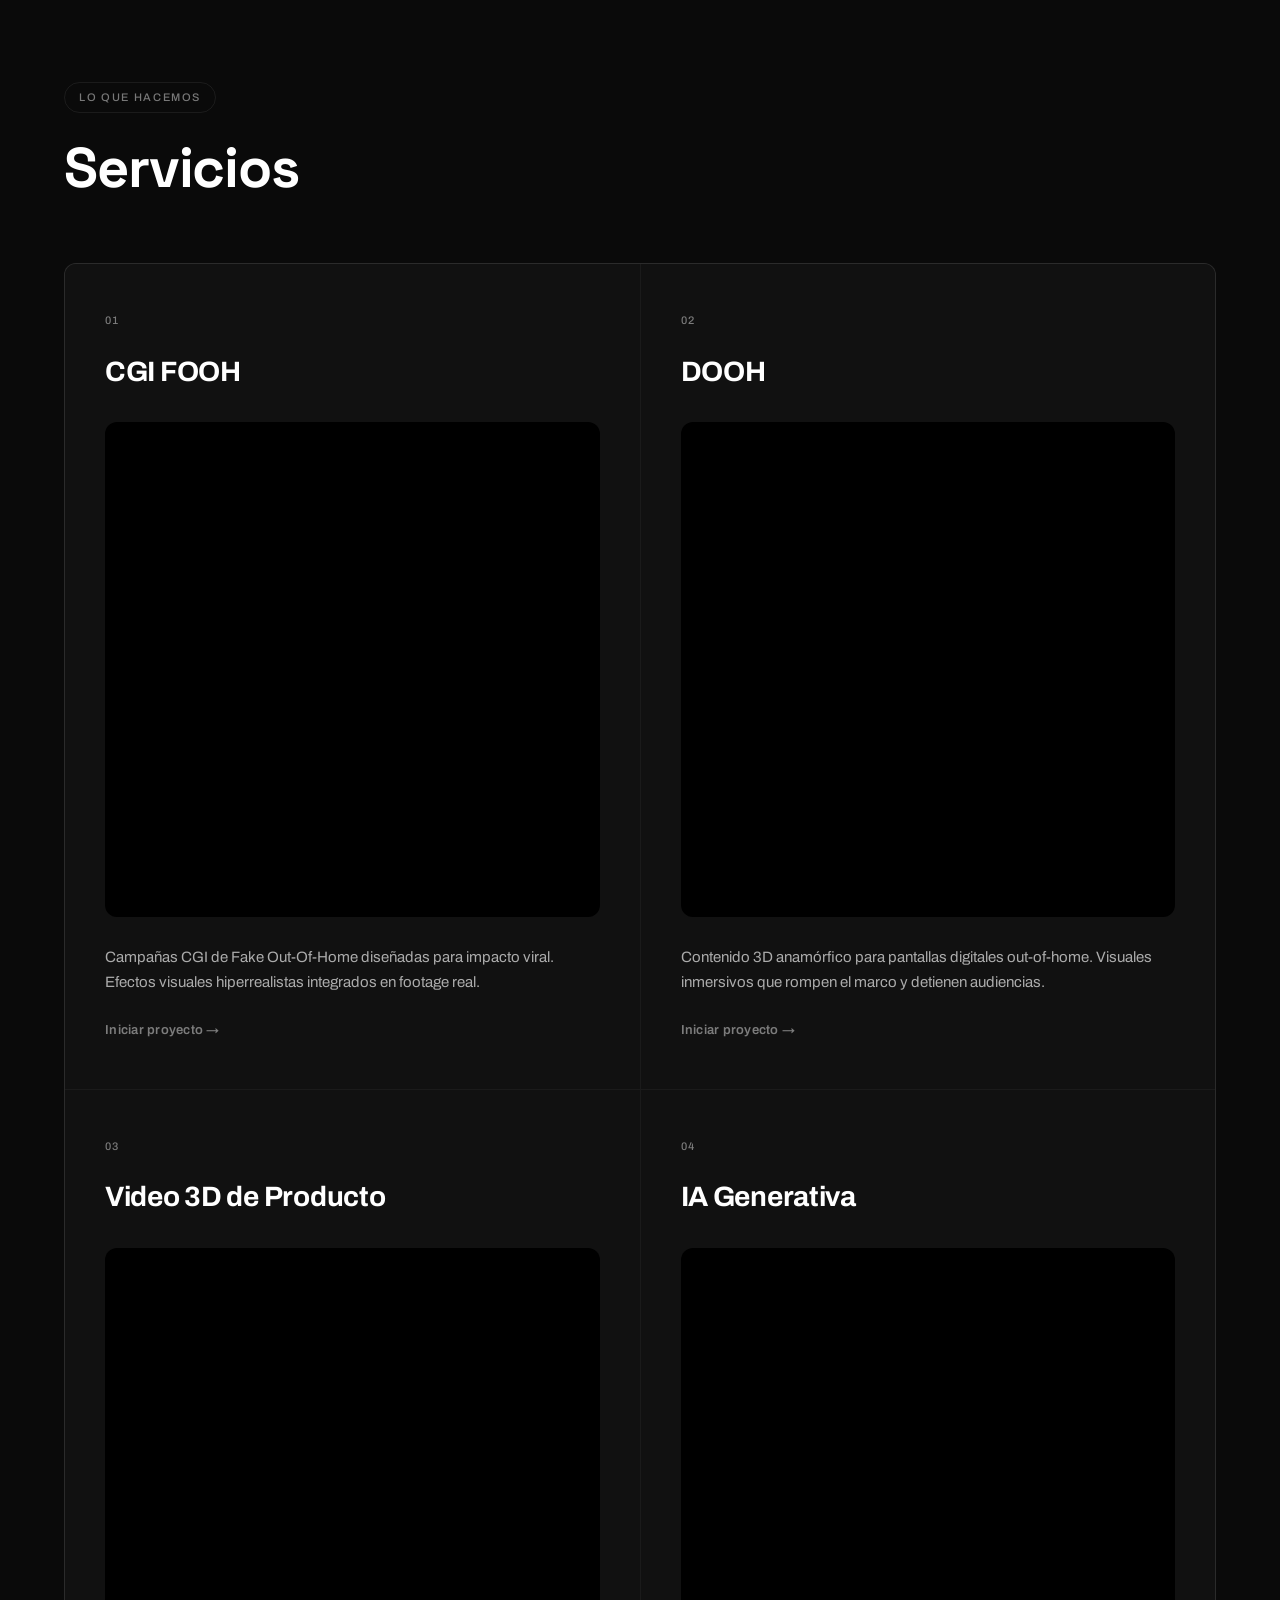
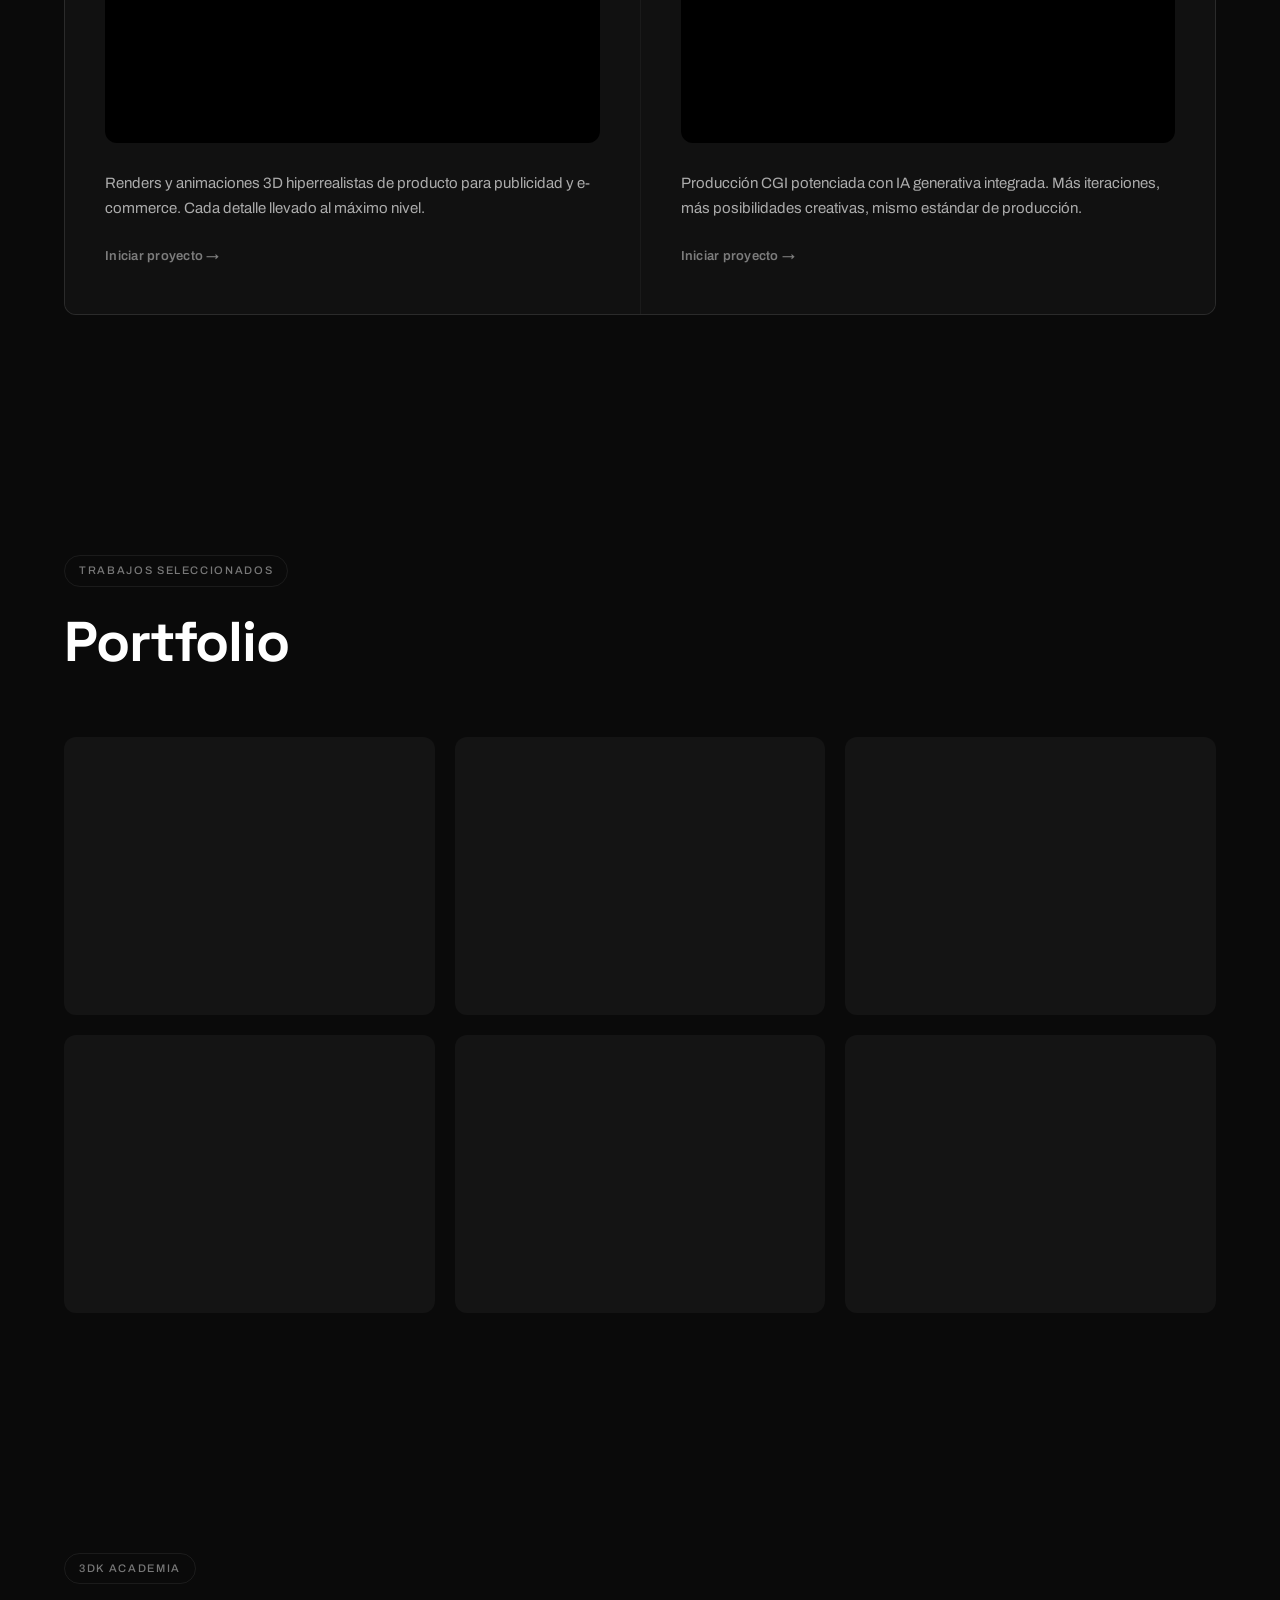
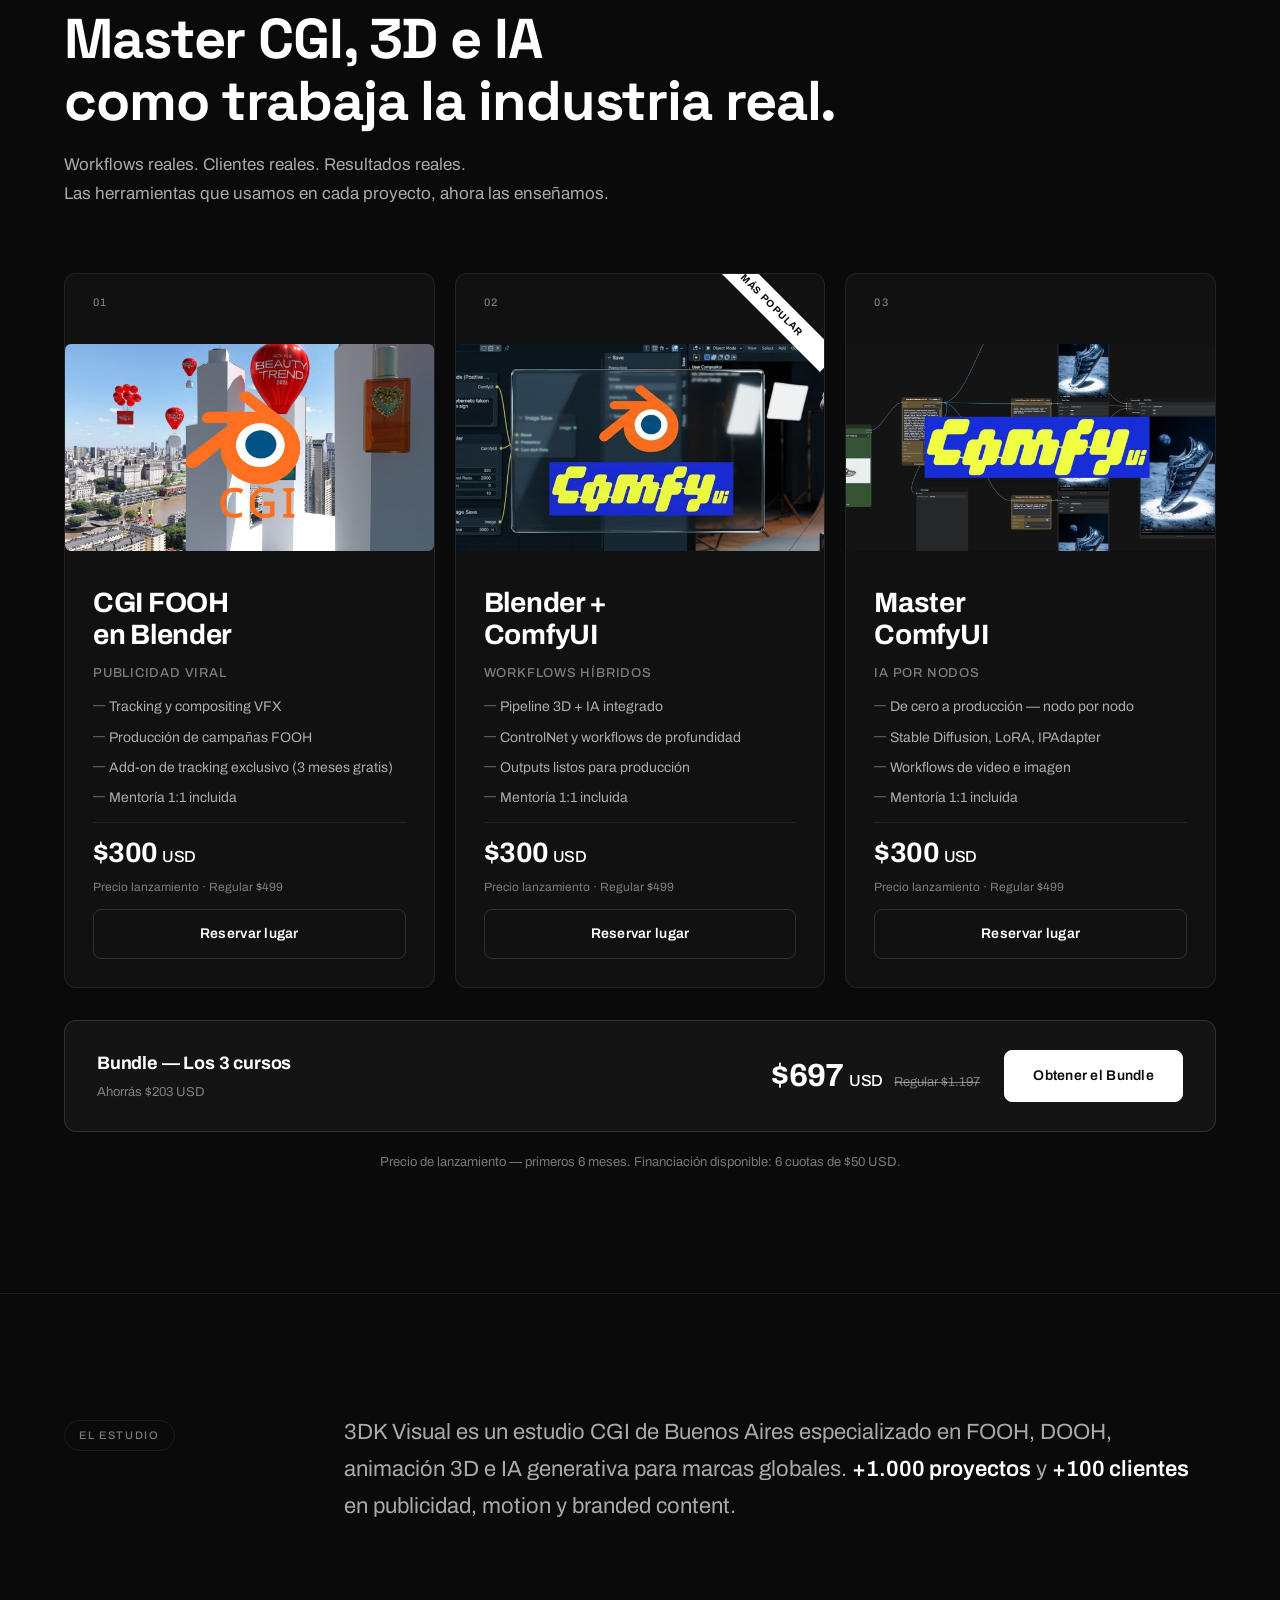
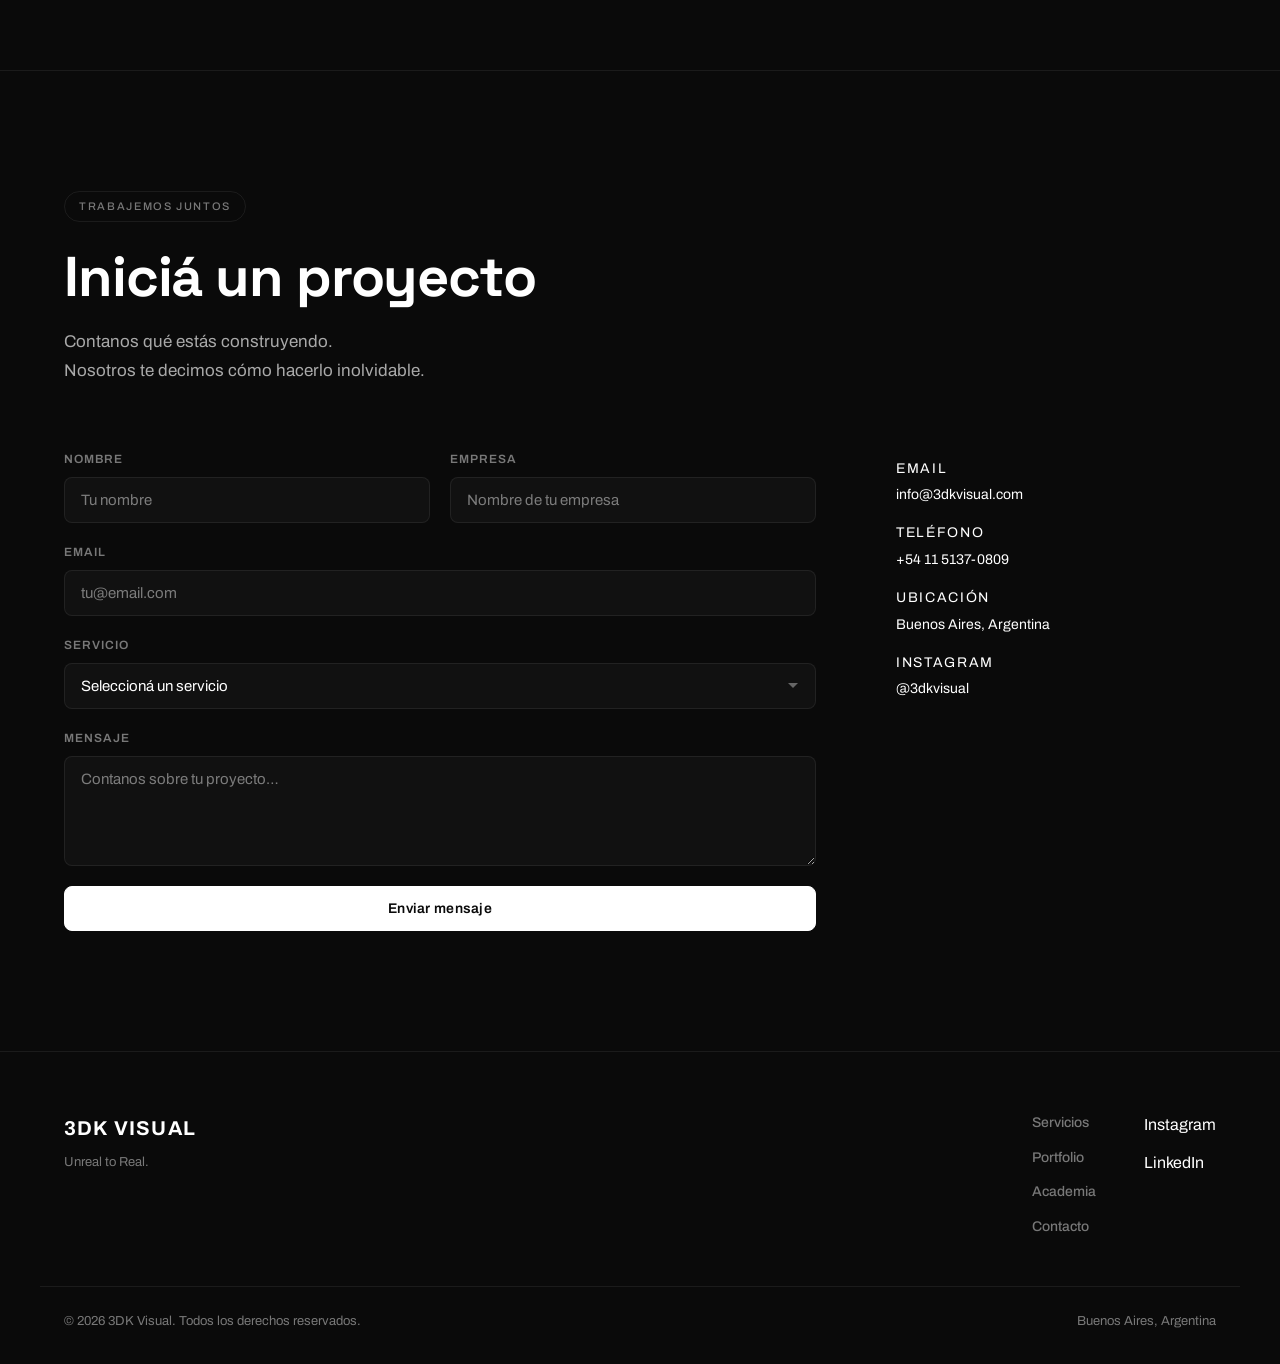
==== commit 0438ffbc: "Formulario contacto via PHP: contact.php + AJAX + confirmacion" ====
--- a/index.html
+++ b/index.html
@@ -352,7 +352,7 @@
           <p class="section-sub" data-i18n="contact.sub">Contanos qué estás construyendo.<br>Nosotros te decimos cómo hacerlo inolvidable.</p>
         </div>
         <div class="contact-layout">
-          <form class="contact-form" action="mailto:info@3dkvisual.com" method="POST" enctype="text/plain">
+          <form class="contact-form" id="contactForm" action="contact.php" method="POST">
             <div class="form-row">
               <div class="form-group">
                 <label for="name" data-i18n="form.name">Nombre</label>
@@ -382,7 +382,8 @@
               <label for="message" data-i18n="form.message">Mensaje</label>
               <textarea id="message" name="message" rows="5" placeholder="Contanos sobre tu proyecto…" data-i18n-ph="form.message.ph" required></textarea>
             </div>
-            <button type="submit" class="btn btn-primary btn-full" data-i18n="form.submit">Enviar mensaje</button>
+            <button type="submit" class="btn btn-primary btn-full" id="formSubmit" data-i18n="form.submit">Enviar mensaje</button>
+            <div id="formMsg" style="display:none;margin-top:16px;padding:14px 18px;border-radius:8px;font-size:14px;"></div>
           </form>
           <div class="contact-info">
             <div class="contact-detail">
@@ -441,5 +442,41 @@
   </div>
 
   <script src="script.js"></script>
+  <script>
+    document.getElementById('contactForm').addEventListener('submit', function(e) {
+      e.preventDefault();
+      var btn = document.getElementById('formSubmit');
+      var msg = document.getElementById('formMsg');
+      btn.disabled = true;
+      btn.textContent = '...';
+      fetch('contact.php', { method: 'POST', body: new FormData(this) })
+        .then(function(r){ return r.json(); })
+        .then(function(data) {
+          msg.style.display = 'block';
+          if (data.ok) {
+            msg.style.background = 'rgba(255,255,255,0.06)';
+            msg.style.color = '#a0f0a0';
+            msg.textContent = data.message;
+            document.getElementById('contactForm').reset();
+            btn.textContent = 'Enviar mensaje';
+            btn.disabled = false;
+          } else {
+            msg.style.background = 'rgba(255,80,80,0.1)';
+            msg.style.color = '#f08080';
+            msg.textContent = data.message;
+            btn.textContent = 'Enviar mensaje';
+            btn.disabled = false;
+          }
+        })
+        .catch(function() {
+          msg.style.display = 'block';
+          msg.style.background = 'rgba(255,80,80,0.1)';
+          msg.style.color = '#f08080';
+          msg.textContent = 'Error al enviar. Escribinos a info@3dkvisual.com';
+          btn.textContent = 'Enviar mensaje';
+          btn.disabled = false;
+        });
+    });
+  </script>
 </body>
 </html>
